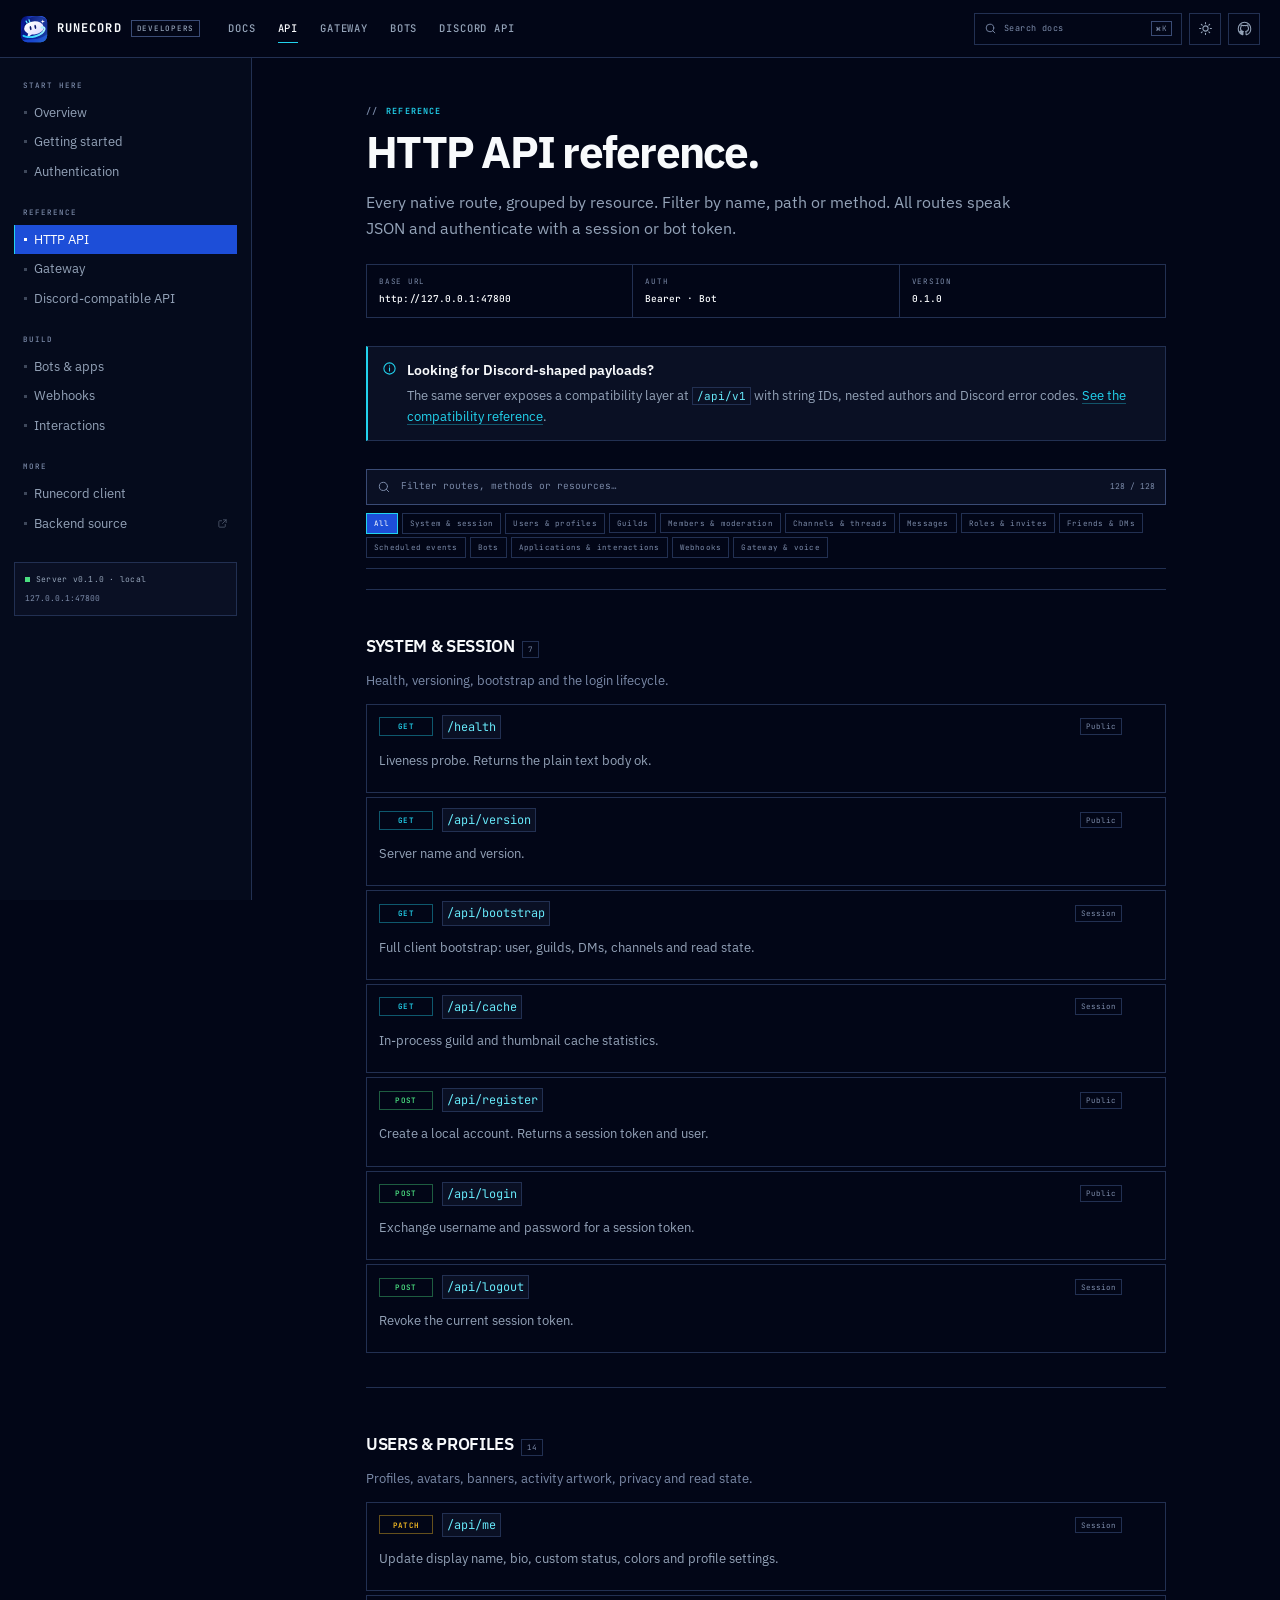
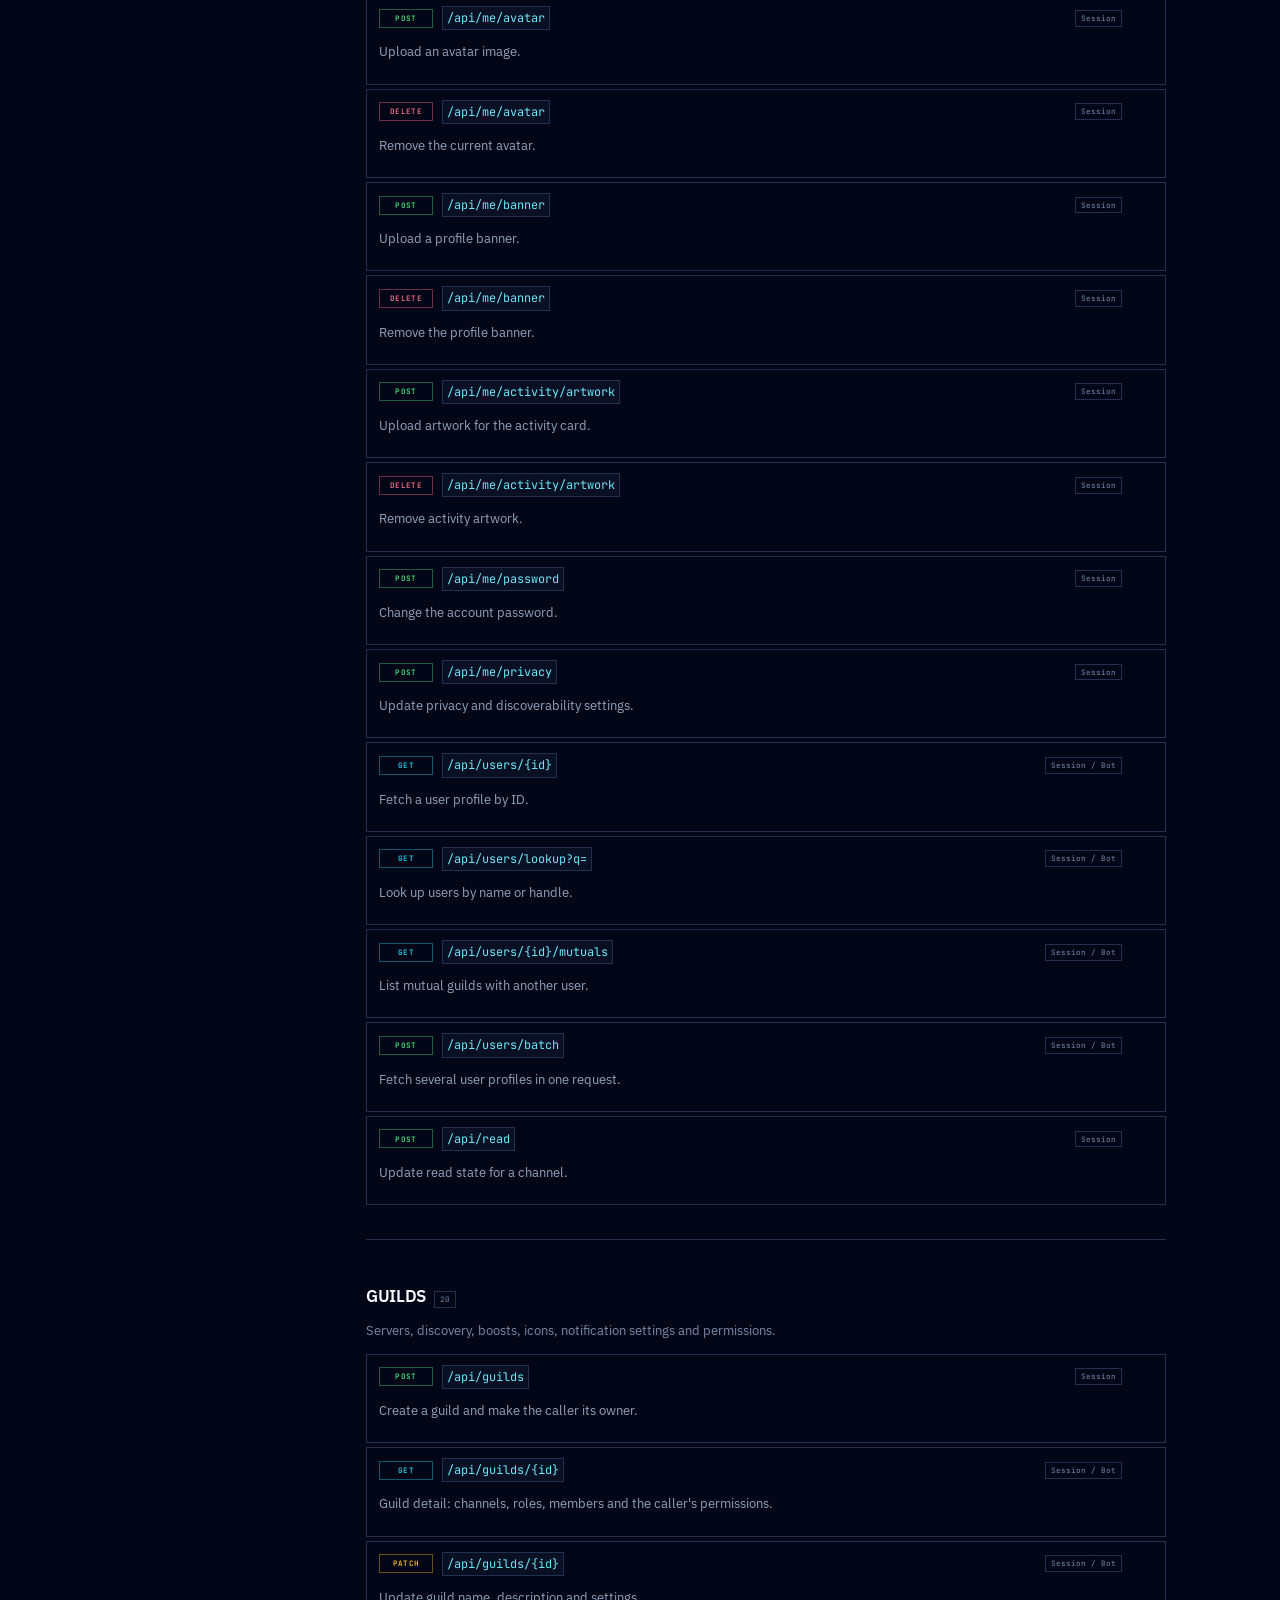
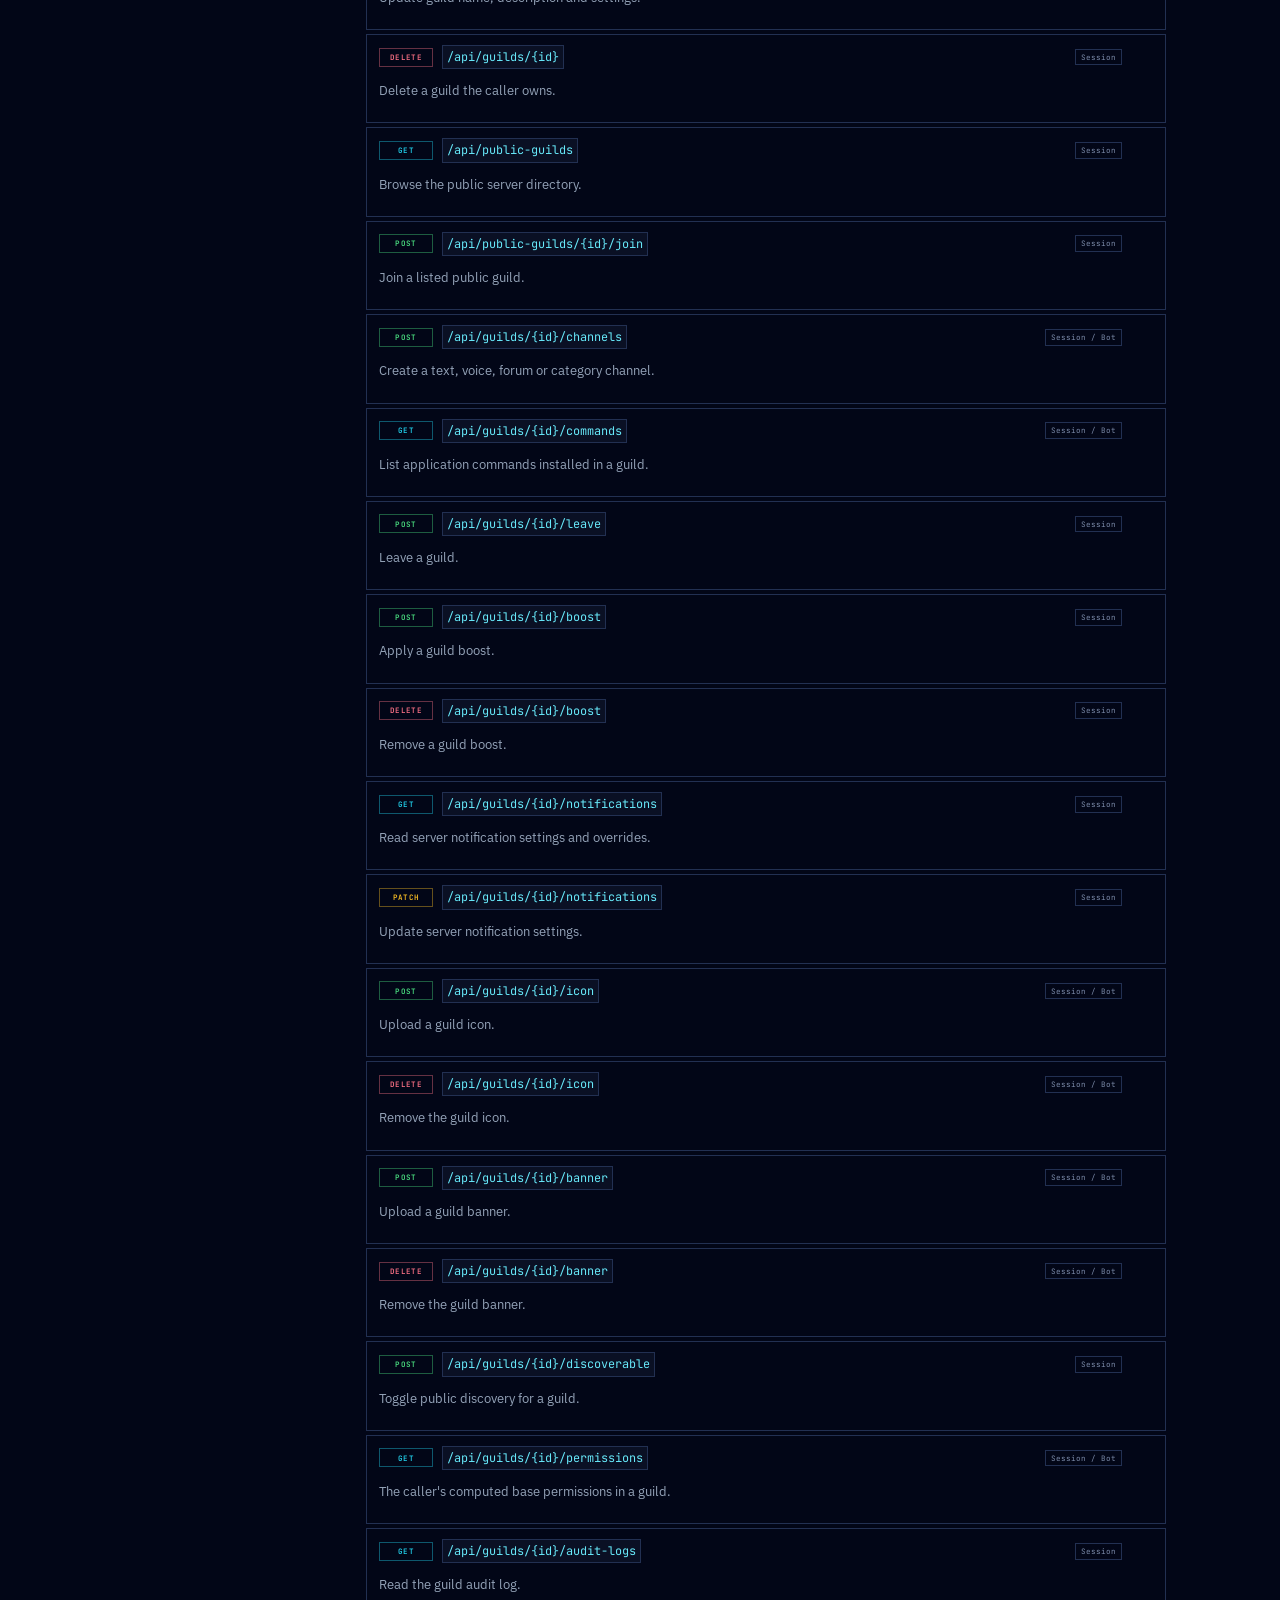
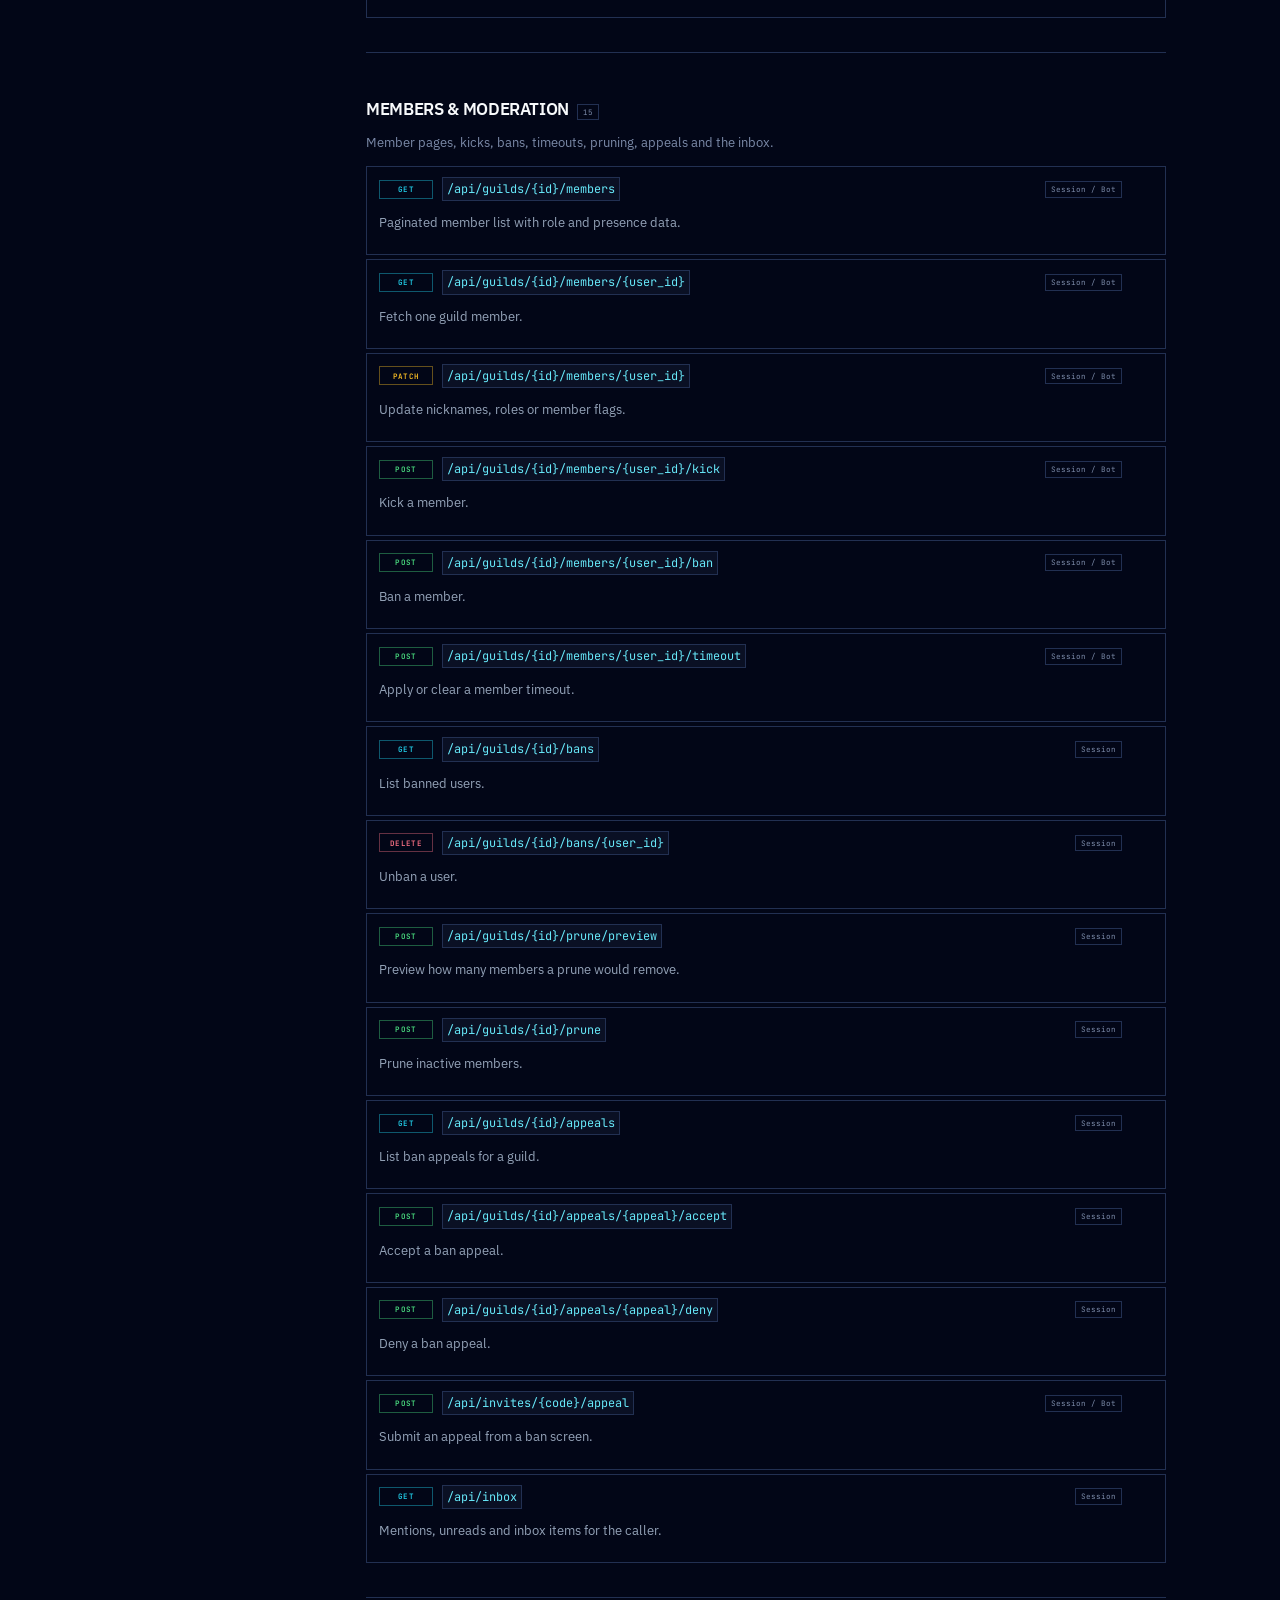
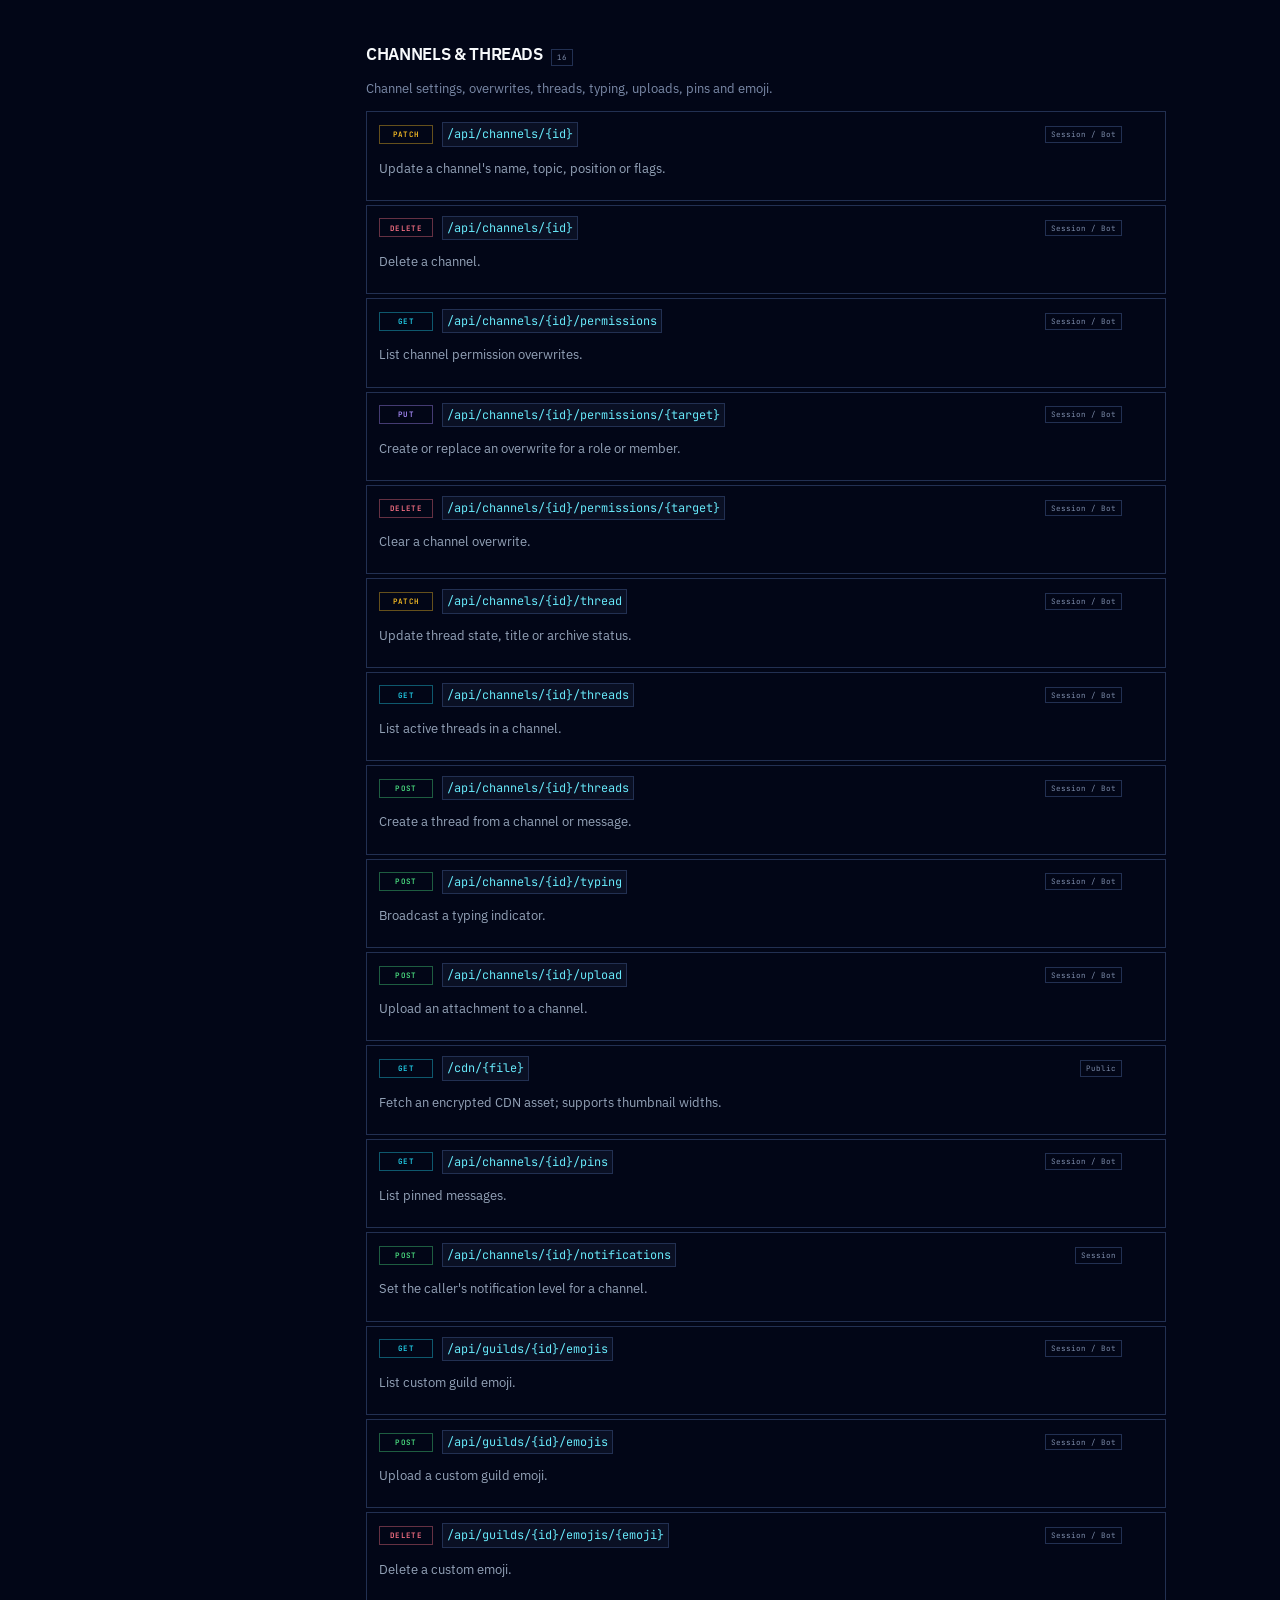
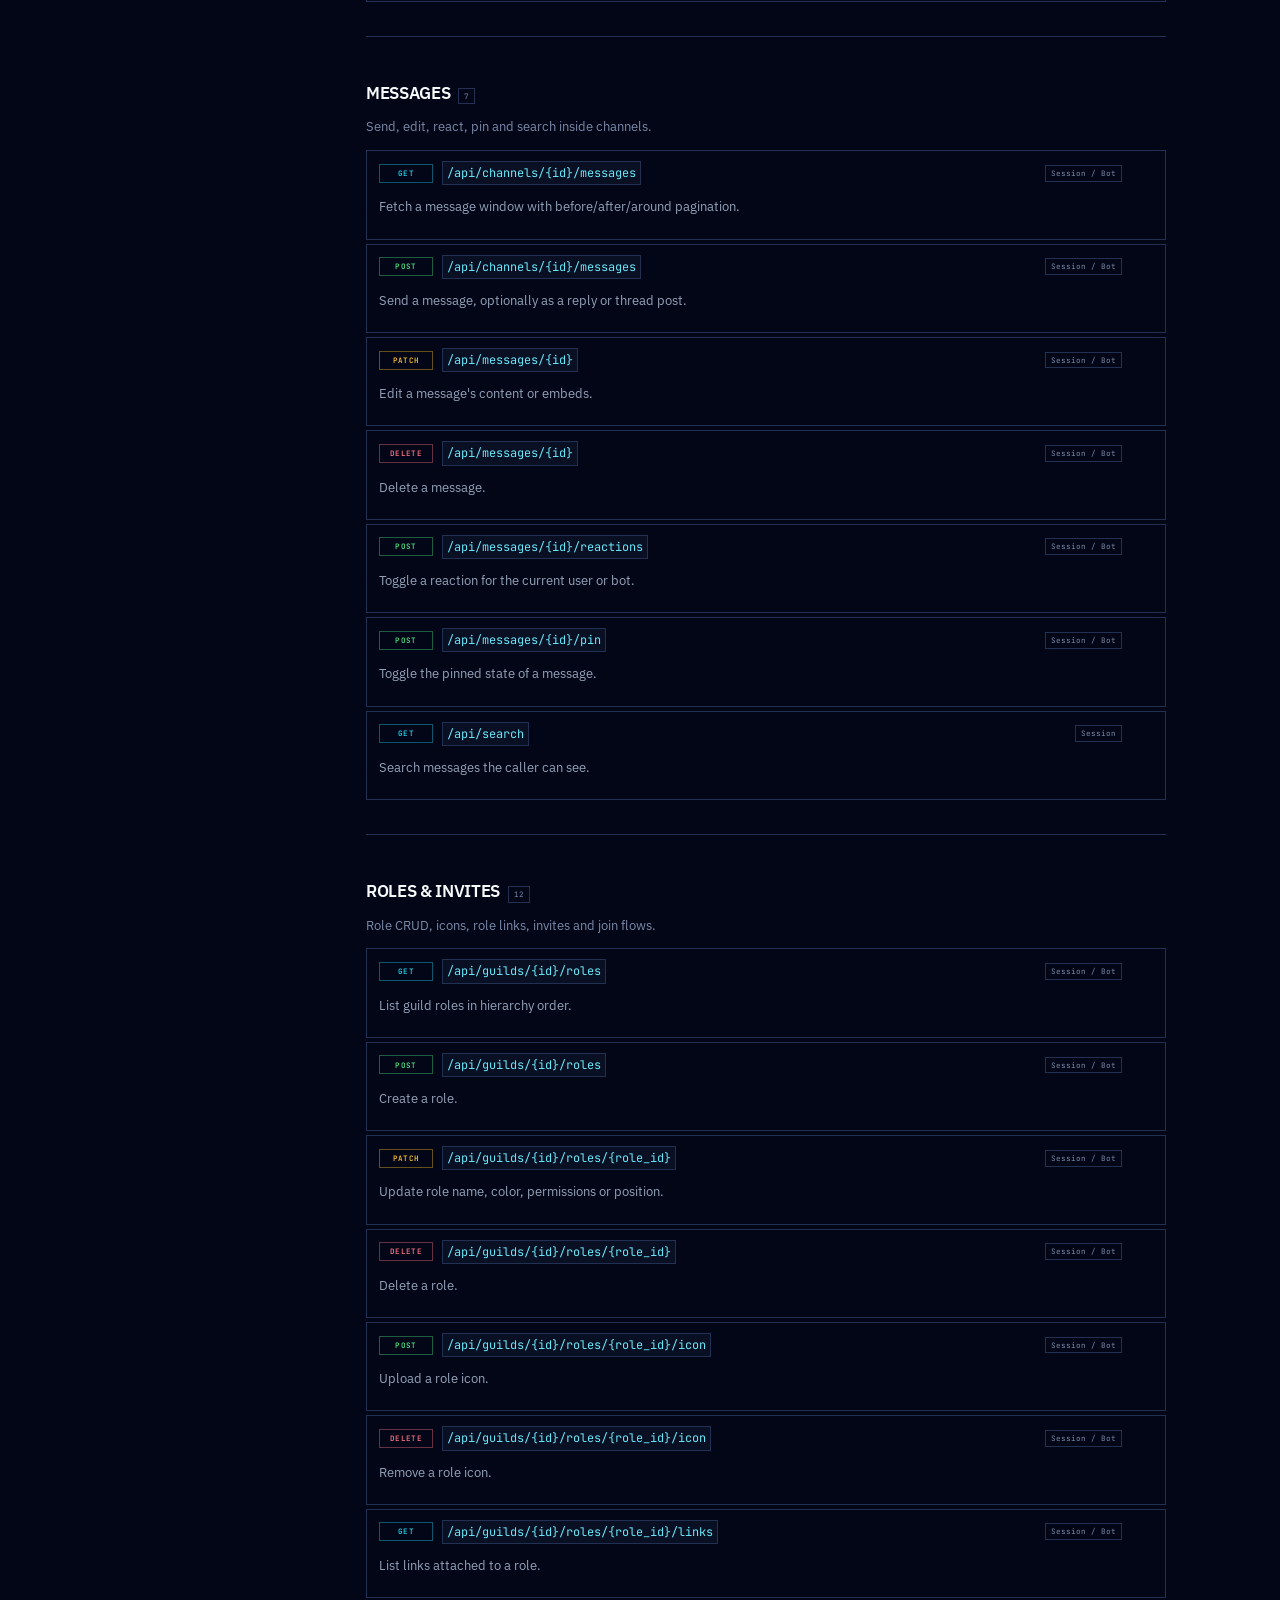
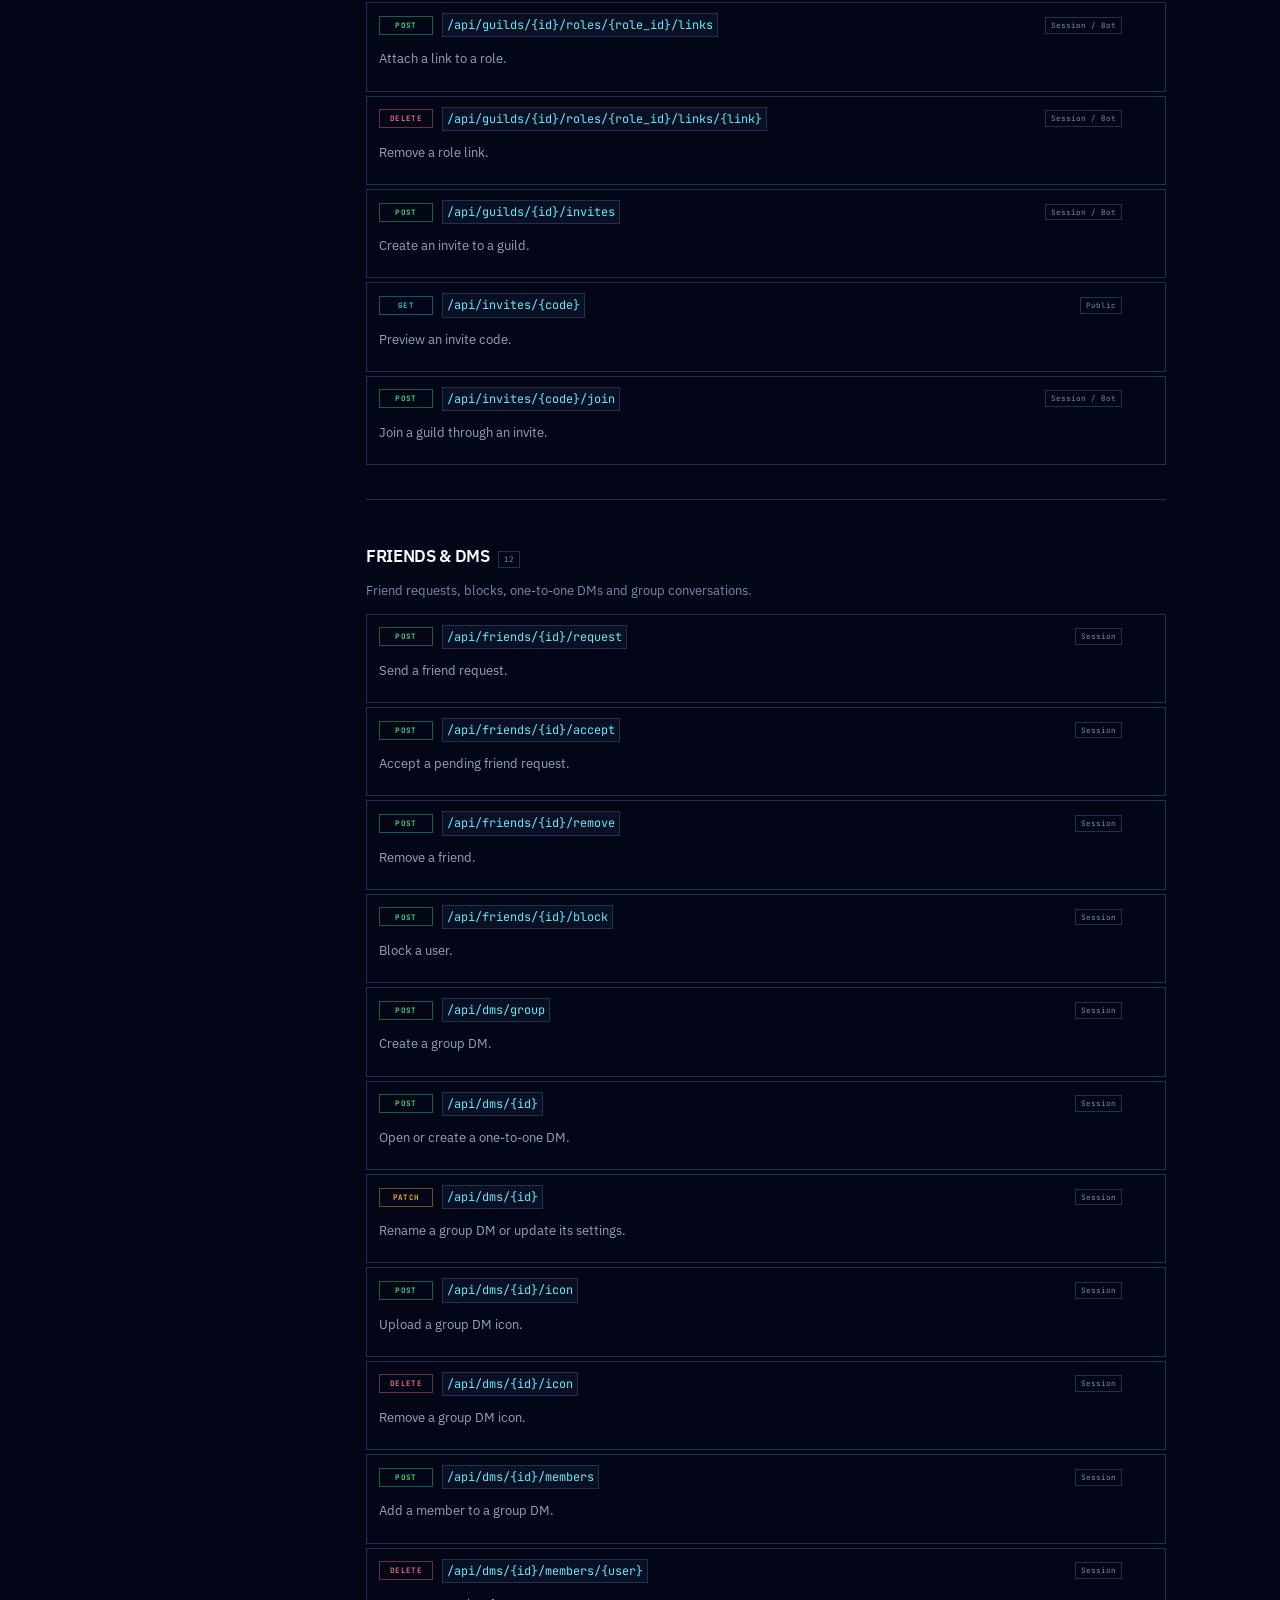
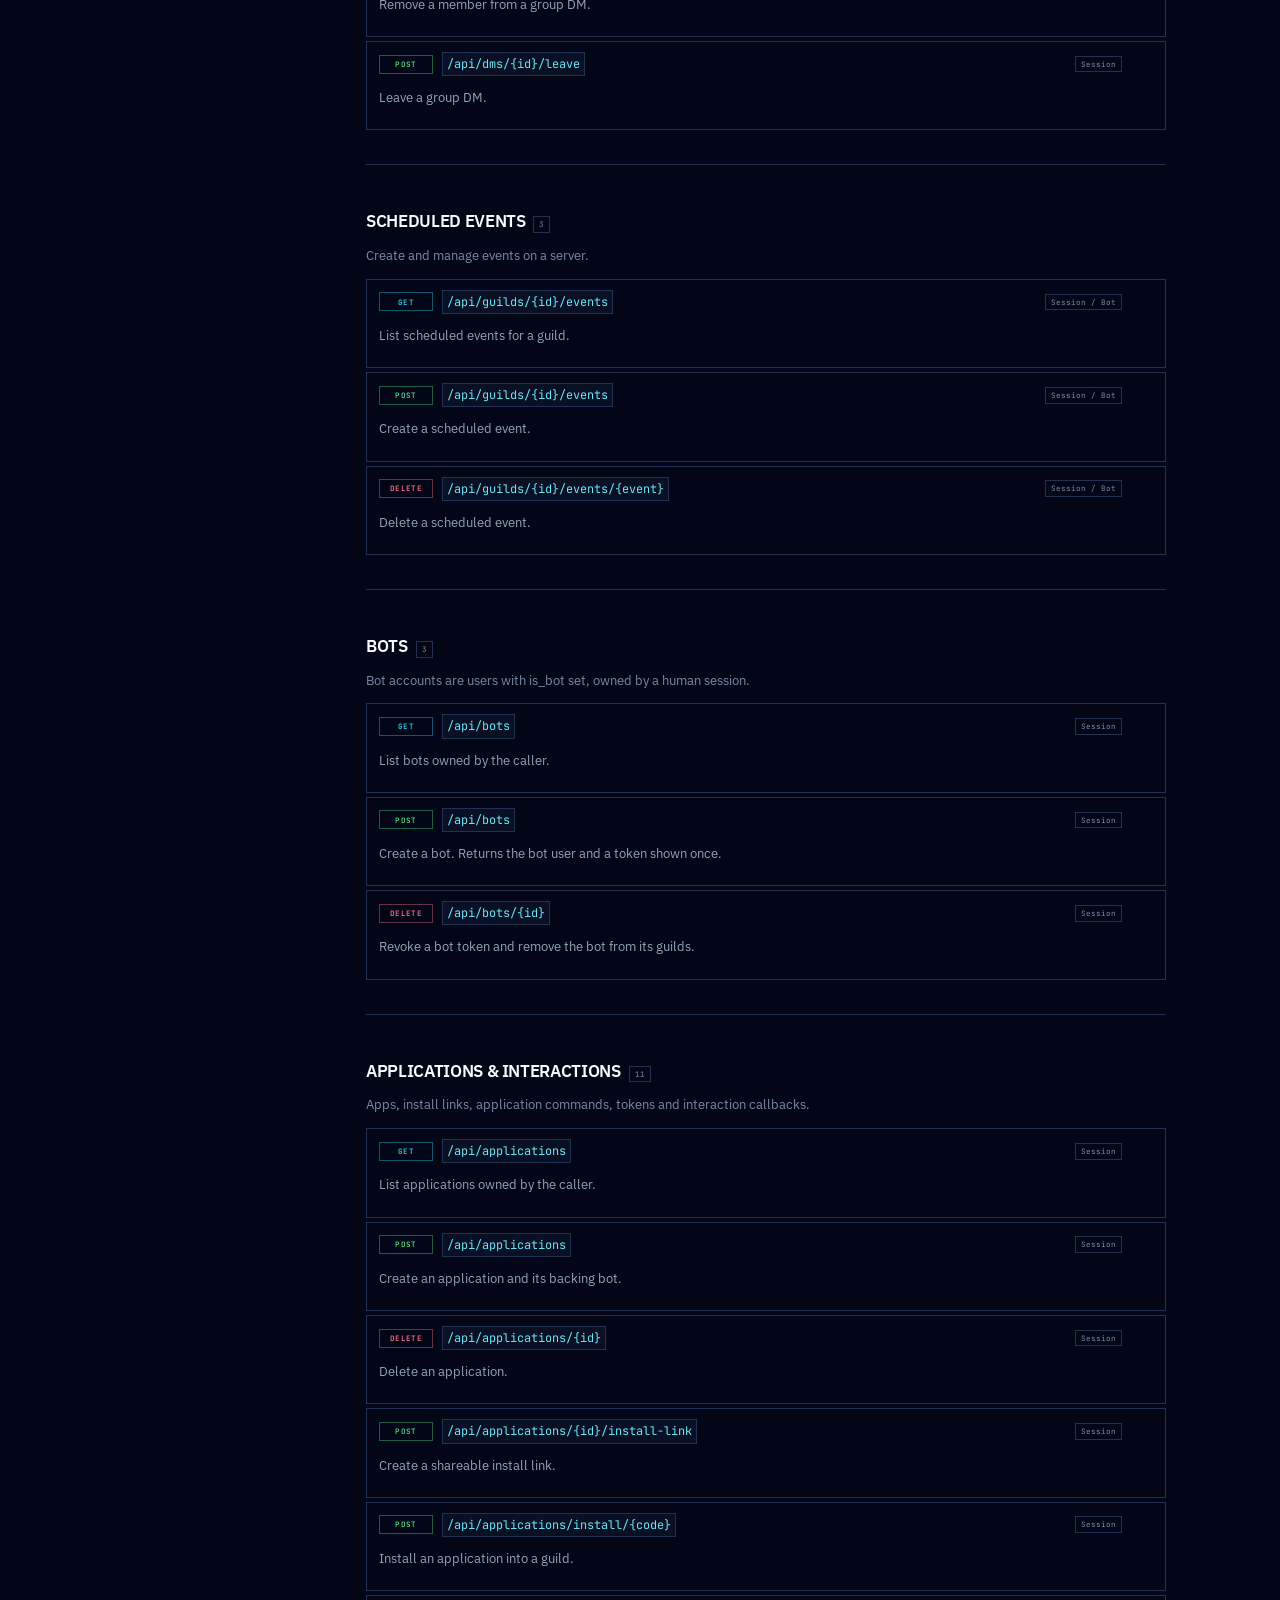
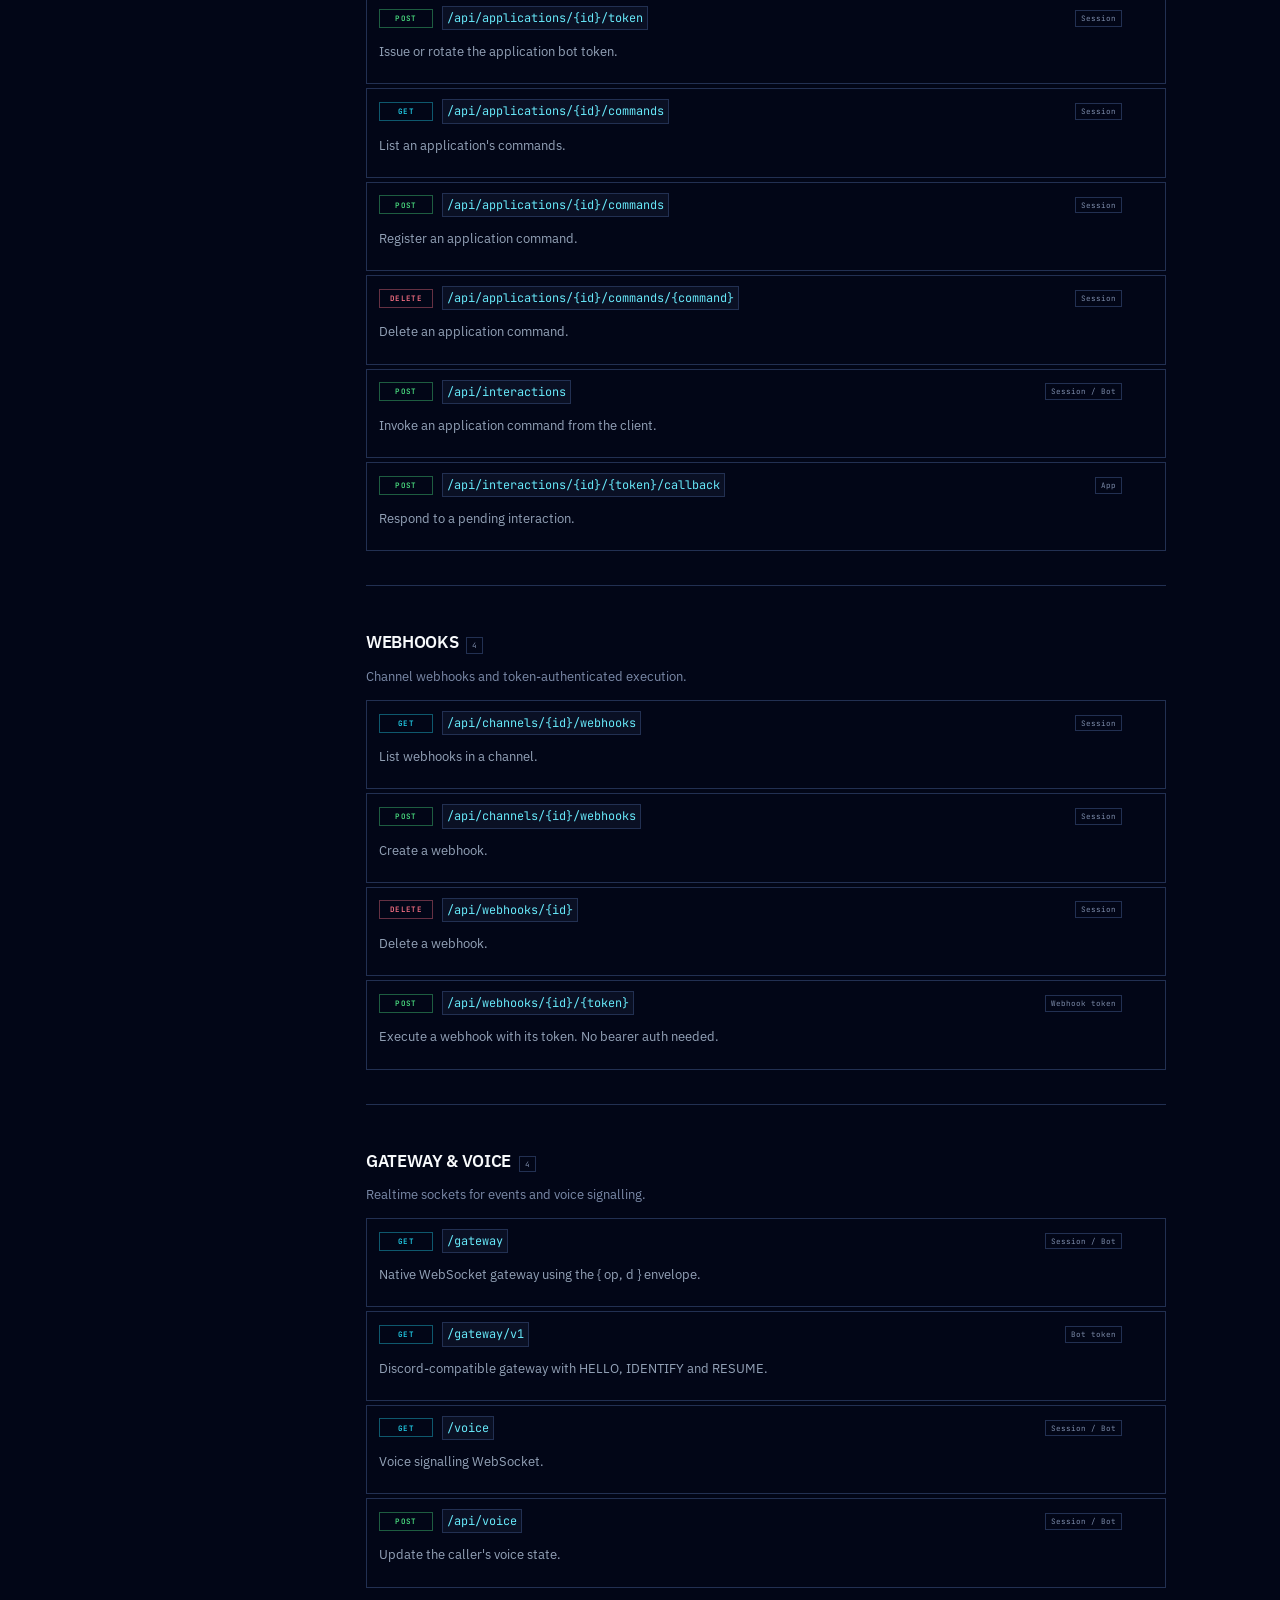
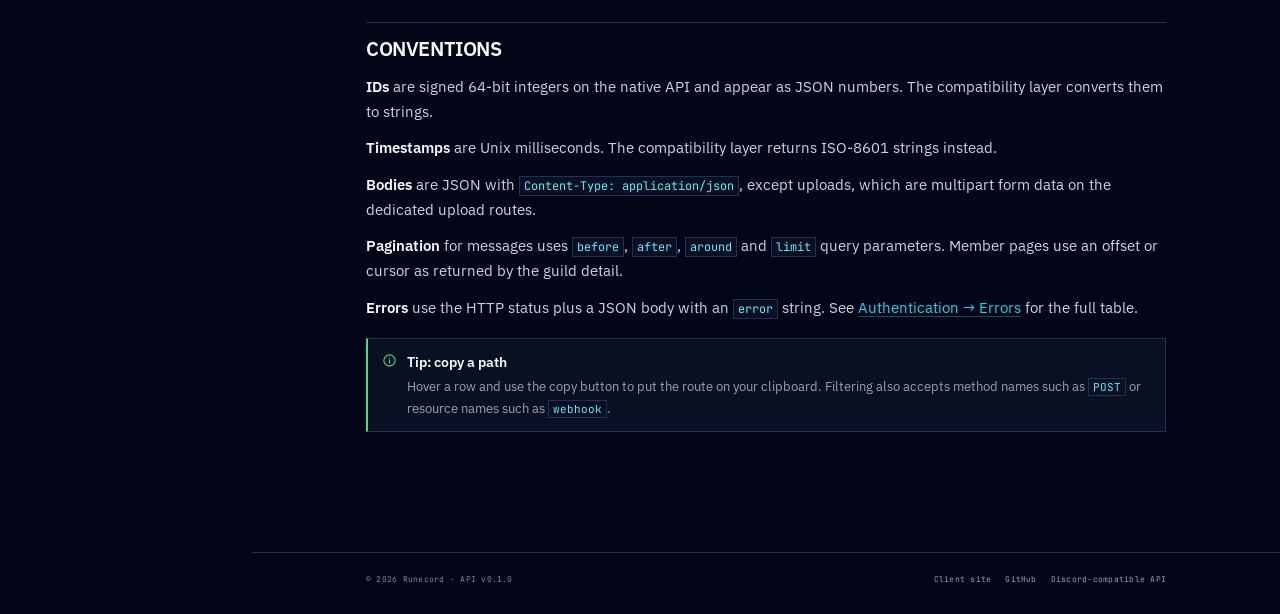
==== docs/api-reference.html @ a7c06ce4 "Add developer portal and API docs for GitHub Pages" ====
<!doctype html>
<html lang="en" data-theme="dark">
<head>
  <meta charset="utf-8">
  <meta name="viewport" content="width=device-width, initial-scale=1">
  <title>HTTP API reference — Runecord Developers</title>
  <meta name="description" content="Filter every native Runecord HTTP endpoint by method, resource and auth type.">
  <meta name="theme-color" content="#020617">
  <link rel="canonical" href="https://crauxzahard.github.io/Runecord-backend/api-reference.html">
  <link rel="icon" href="assets/img/favicon.svg" type="image/svg+xml">
  <link rel="apple-touch-icon" href="assets/img/icon-180.png">
  <link rel="preconnect" href="https://fonts.googleapis.com">
  <link rel="preconnect" href="https://fonts.gstatic.com" crossorigin>
  <link href="https://fonts.googleapis.com/css2?family=IBM+Plex+Sans:wght@400;500;600;700&family=JetBrains+Mono:wght@400;500;600;700&display=swap" rel="stylesheet">
  <link rel="stylesheet" href="assets/css/style.css">
  <script>
    (function () {
      try {
        if (localStorage.getItem('runecord-docs-theme') === 'light') {
          document.documentElement.setAttribute('data-theme', 'light');
        }
      } catch (e) {}
    })();
  </script>
</head>
<body>
  <a class="skip-link" href="#main">Skip to content</a>

  <header class="topbar">
    <div class="topbar-inner">
      <a class="brand" href="index.html" aria-label="Runecord Developers home">
        <img src="assets/img/logo.svg" width="34" height="34" alt="">
        <span>Runecord</span>
        <span class="brand-badge">Developers</span>
      </a>
      <nav class="topnav" aria-label="Primary navigation">
        <a href="getting-started.html">Docs</a>
        <a href="api-reference.html">API</a>
        <a href="gateway.html">Gateway</a>
        <a href="bots.html">Bots</a>
        <a href="discord-compat.html">Discord API</a>
      </nav>
      <div class="top-actions">
        <button class="search-trigger" type="button" data-search-open aria-label="Search documentation">
          <svg class="icon" aria-hidden="true"><use href="assets/img/icons.svg#i-search"/></svg>
          <span>Search docs</span><kbd>⌘K</kbd>
        </button>
        <button class="icon-btn theme-toggle" type="button" aria-label="Switch to light theme" title="Switch theme">
          <svg class="icon icon-sun" aria-hidden="true"><use href="assets/img/icons.svg#i-sun"/></svg>
          <svg class="icon icon-moon" aria-hidden="true"><use href="assets/img/icons.svg#i-moon"/></svg>
        </button>
        <a class="icon-btn" href="https://github.com/CrauxZahard/Runecord-backend" target="_blank" rel="noopener" aria-label="Backend repository on GitHub" title="Backend repository">
          <svg class="icon" aria-hidden="true"><use href="assets/img/icons.svg#i-github"/></svg>
        </a>
        <button class="icon-btn menu-btn" type="button" aria-label="Open documentation menu" aria-expanded="false" aria-controls="sidebar">
          <svg class="icon menu-open" aria-hidden="true"><use href="assets/img/icons.svg#i-menu"/></svg>
          <svg class="icon menu-close" aria-hidden="true"><use href="assets/img/icons.svg#i-close"/></svg>
        </button>
      </div>
    </div>
  </header>

  <div class="docs-shell">
    <aside class="sidebar" id="sidebar" aria-label="Documentation navigation">
      <div class="side-group">
        <p class="side-label">Start here</p>
        <a class="side-link" href="index.html">Overview</a>
        <a class="side-link" href="getting-started.html">Getting started</a>
        <a class="side-link" href="authentication.html">Authentication</a>
      </div>
      <div class="side-group">
        <p class="side-label">Reference</p>
        <a class="side-link" href="api-reference.html">HTTP API</a>
        <a class="side-link" href="gateway.html">Gateway</a>
        <a class="side-link" href="discord-compat.html">Discord-compatible API</a>
      </div>
      <div class="side-group">
        <p class="side-label">Build</p>
        <a class="side-link" href="bots.html">Bots &amp; apps</a>
        <a class="side-link" href="bots.html#webhooks">Webhooks</a>
        <a class="side-link" href="bots.html#interactions">Interactions</a>
      </div>
      <div class="side-group">
        <p class="side-label">More</p>
        <a class="side-link" href="../Runecord/">Runecord client</a>
        <a class="side-link" href="https://github.com/CrauxZahard/Runecord-backend" target="_blank" rel="noopener">
          Backend source
          <svg class="icon ext" aria-hidden="true"><use href="assets/img/icons.svg#i-external"/></svg>
        </a>
      </div>
      <div class="side-foot">
        <div class="status-line"><span class="status-dot"></span> Server v0.1.0 · local</div>
        <code>127.0.0.1:47800</code>
      </div>
    </aside>
    <div class="sidebar-backdrop"></div>

    <main class="doc-main" id="main">
      <div class="doc-grid">
        <article class="doc-content">
          <p class="doc-eyebrow">Reference</p>
          <h1>HTTP API reference.</h1>
          <p class="doc-lede">Every native route, grouped by resource. Filter by name, path or method. All routes speak JSON and authenticate with a session or bot token.</p>

          <div class="api-meta">
            <div><span>Base URL</span><strong>http://127.0.0.1:47800</strong></div>
            <div><span>Auth</span><strong>Bearer · Bot</strong></div>
            <div><span>Version</span><strong>0.1.0</strong></div>
          </div>

          <div class="callout is-info">
            <svg class="icon" aria-hidden="true"><use href="assets/img/icons.svg#i-info"/></svg>
            <div>
              <strong>Looking for Discord-shaped payloads?</strong>
              <p>The same server exposes a compatibility layer at <code>/api/v1</code> with string IDs, nested authors and Discord error codes. <a href="discord-compat.html">See the compatibility reference</a>.</p>
            </div>
          </div>

          <div class="api-toolbar">
            <label class="api-filter" for="api-filter">
              <svg class="icon" aria-hidden="true"><use href="assets/img/icons.svg#i-search"/></svg>
              <input id="api-filter" type="search" placeholder="Filter routes, methods or resources…" autocomplete="off" spellcheck="false">
              <span class="api-count" id="api-count">—</span>
            </label>
            <div class="api-chips" id="api-chips" aria-label="Filter by resource"></div>
          </div>

          <div id="api-groups">
            <p class="api-empty">Loading the endpoint index…</p>
          </div>

          <h2 id="conventions">Conventions</h2>
          <p><strong>IDs</strong> are signed 64-bit integers on the native API and appear as JSON numbers. The compatibility layer converts them to strings.</p>
          <p><strong>Timestamps</strong> are Unix milliseconds. The compatibility layer returns ISO-8601 strings instead.</p>
          <p><strong>Bodies</strong> are JSON with <code>Content-Type: application/json</code>, except uploads, which are multipart form data on the dedicated upload routes.</p>
          <p><strong>Pagination</strong> for messages uses <code>before</code>, <code>after</code>, <code>around</code> and <code>limit</code> query parameters. Member pages use an offset or cursor as returned by the guild detail.</p>
          <p><strong>Errors</strong> use the HTTP status plus a JSON body with an <code>error</code> string. See <a href="authentication.html#errors">Authentication → Errors</a> for the full table.</p>

          <div class="callout is-tip">
            <svg class="icon" aria-hidden="true"><use href="assets/img/icons.svg#i-info"/></svg>
            <div>
              <strong>Tip: copy a path</strong>
              <p>Hover a row and use the copy button to put the route on your clipboard. Filtering also accepts method names such as <code>POST</code> or resource names such as <code>webhook</code>.</p>
            </div>
          </div>
        </article>

        <aside class="toc" aria-label="On this page">
          <p class="toc-label">On this page</p>
          <nav class="toc-list" id="toc-list"></nav>
        </aside>
      </div>

      <footer class="doc-foot">
        <div class="doc-foot-inner">
          <span>© <span id="year">2026</span> Runecord · API v0.1.0</span>
          <div class="doc-foot-links">
            <a href="../Runecord/">Client site</a>
            <a href="https://github.com/CrauxZahard/Runecord-backend" target="_blank" rel="noopener">GitHub</a>
            <a href="discord-compat.html">Discord-compatible API</a>
          </div>
        </div>
      </footer>
    </main>
  </div>

  <dialog class="search-dialog" id="search-dialog" aria-label="Search documentation">
    <div class="search-top">
      <svg class="icon" aria-hidden="true"><use href="assets/img/icons.svg#i-search"/></svg>
      <input id="search-input" type="search" placeholder="Search docs, endpoints, events…" autocomplete="off" spellcheck="false">
      <button class="search-close" type="button" aria-label="Close search"><svg class="icon" aria-hidden="true"><use href="assets/img/icons.svg#i-close"/></svg></button>
    </div>
    <div class="search-results" id="search-results"></div>
    <div class="search-foot">
      <span><kbd>↑</kbd><kbd>↓</kbd> navigate</span>
      <span><kbd>↵</kbd> open</span>
      <span><kbd>esc</kbd> close</span>
    </div>
  </dialog>

  <div class="toast" id="toast" role="status" aria-live="polite"></div>

  <script src="assets/js/api-data.js"></script>
  <script src="assets/js/site.js"></script>
</body>
</html>
---- docs/assets/css/style.css ----
/* ==========================================================================
   Runecord Developers — technical field manual
   ========================================================================== */

:root {
  --bg: #020617;
  --bg-soft: #050b1c;
  --surface: #0a1024;
  --surface-2: #0e152b;
  --card: #0a1024;
  --card-hover: #101a36;
  --line: #223052;
  --line-strong: #3a4b75;
  --grid: rgba(56, 82, 145, 0.16);
  --text: #f8fafc;
  --body: #cbd5e1;
  --muted: #94a3b8;
  --faint: #7b8aa8;
  --blue: #1d4ed8;
  --blue-2: #2563eb;
  --blue-3: #1e40af;
  --cyan: #22d3ee;
  --cyan-2: #67e8f9;
  --green: #4ade80;
  --amber: #fbbf24;
  --red: #fb7185;
  --violet: #a78bfa;
  --code-bg: #01030c;
  --code-line: #1e2a48;
  --topbar-bg: #020617;
  --font-sans: "IBM Plex Sans", ui-sans-serif, system-ui, -apple-system, "Segoe UI", sans-serif;
  --font-mono: "JetBrains Mono", ui-monospace, SFMono-Regular, Consolas, monospace;
  --topbar-h: 58px;
  --sidebar-w: 252px;
  color-scheme: dark;
}

[data-theme="light"] {
  --bg: #f4f6fb;
  --bg-soft: #e9eef8;
  --surface: #ffffff;
  --surface-2: #ffffff;
  --card: #ffffff;
  --card-hover: #f2f6ff;
  --line: #c8d2e4;
  --line-strong: #8fa1c0;
  --grid: rgba(30, 58, 138, 0.09);
  --text: #060b1a;
  --body: #263248;
  --muted: #4b5a74;
  --faint: #5c6c86;
  --blue: #173fc9;
  --blue-2: #1d4ed8;
  --blue-3: #122f96;
  --cyan: #0e7490;
  --cyan-2: #0891b2;
  --green: #15803d;
  --amber: #a16207;
  --red: #be123c;
  --violet: #6d4fd0;
  --code-bg: #01030c;
  --code-line: #1e2a48;
  --topbar-bg: #f4f6fb;
  color-scheme: light;
}

*,
*::before,
*::after {
  box-sizing: border-box;
}

html {
  scroll-behavior: smooth;
  -webkit-text-size-adjust: 100%;
}

body {
  margin: 0;
  min-width: 320px;
  background: var(--bg);
  color: var(--text);
  font-family: var(--font-sans);
  font-size: 16px;
  line-height: 1.55;
  -webkit-font-smoothing: antialiased;
  text-rendering: optimizeLegibility;
}

body.drawer-open {
  overflow: hidden;
}

img,
svg {
  display: block;
  max-width: 100%;
}

a {
  color: inherit;
  text-decoration: none;
}

button,
input,
select,
textarea {
  font: inherit;
  color: inherit;
}

h1,
h2,
h3,
h4,
p,
ul,
ol,
table {
  margin: 0;
}

ul,
ol {
  padding: 0;
  list-style: none;
}

::selection {
  background: var(--cyan);
  color: #020617;
}

:focus-visible {
  outline: 2px solid var(--cyan);
  outline-offset: 2px;
}

.icon {
  width: 17px;
  height: 17px;
  flex: none;
  fill: none;
  stroke: currentColor;
  stroke-width: 1.7;
  stroke-linecap: round;
  stroke-linejoin: round;
}

.sr-only {
  position: absolute;
  width: 1px;
  height: 1px;
  padding: 0;
  margin: -1px;
  overflow: hidden;
  clip: rect(0, 0, 0, 0);
  white-space: nowrap;
  border: 0;
}

.skip-link {
  position: fixed;
  top: 8px;
  left: 8px;
  z-index: 200;
  padding: 9px 14px;
  background: var(--cyan);
  color: #020617;
  font-family: var(--font-mono);
  font-size: 9px;
  font-weight: 700;
  letter-spacing: 0.08em;
  text-transform: uppercase;
  transform: translateY(-160%);
  transition: transform 0.18s ease;
}

.skip-link:focus {
  transform: none;
}

.wrap {
  width: min(1180px, calc(100% - 56px));
  margin-inline: auto;
}

/* ---------- Buttons ---------- */

.btn {
  display: inline-flex;
  align-items: center;
  justify-content: center;
  gap: 8px;
  min-height: 40px;
  padding: 0 15px;
  border: 1px solid transparent;
  border-radius: 0;
  background: transparent;
  font-family: var(--font-mono);
  font-size: 9.5px;
  font-weight: 700;
  letter-spacing: 0.08em;
  text-transform: uppercase;
  cursor: pointer;
  transition: background 0.16s ease, color 0.16s ease, border-color 0.16s ease;
}

.btn .icon {
  width: 14px;
  height: 14px;
}

.btn-primary {
  background: var(--blue);
  border-color: var(--blue);
  color: #fff;
}

.btn-primary:hover {
  background: var(--blue-2);
  border-color: var(--blue-2);
}

.btn-ghost {
  border-color: var(--line-strong);
  color: var(--text);
}

.btn-ghost:hover {
  border-color: var(--cyan);
  color: var(--cyan);
}

.btn-sm {
  min-height: 32px;
  padding: 0 10px;
  font-size: 8.5px;
}

.btn-lg {
  min-height: 46px;
  padding: 0 18px;
  font-size: 10px;
}

/* ---------- Top bar ---------- */

.topbar {
  position: sticky;
  top: 0;
  z-index: 90;
  height: var(--topbar-h);
  border-bottom: 1px solid var(--line);
  background: var(--topbar-bg);
}

.topbar-inner {
  display: flex;
  align-items: center;
  gap: 28px;
  height: 100%;
  padding: 0 20px;
}

.brand {
  display: inline-flex;
  align-items: center;
  gap: 9px;
  flex: none;
  font-family: var(--font-mono);
  font-size: 12px;
  font-weight: 700;
  letter-spacing: 0.09em;
  text-transform: uppercase;
  white-space: nowrap;
}

.brand img {
  width: 28px;
  height: 28px;
}

.brand-badge {
  padding: 2px 5px;
  border: 1px solid var(--line-strong);
  color: var(--muted);
  font-size: 7.5px;
  font-weight: 500;
  letter-spacing: 0.1em;
}

.topnav {
  display: flex;
  align-items: center;
  gap: 22px;
  font-family: var(--font-mono);
  font-size: 10.5px;
  font-weight: 500;
  letter-spacing: 0.08em;
  text-transform: uppercase;
  color: var(--muted);
}

.topnav a {
  position: relative;
  padding: 6px 0;
  transition: color 0.16s ease;
}

.topnav a::after {
  content: "";
  position: absolute;
  left: 0;
  right: 0;
  bottom: 0;
  height: 1px;
  background: var(--cyan);
  transform: scaleX(0);
  transform-origin: left;
  transition: transform 0.18s ease;
}

.topnav a:hover,
.topnav a[aria-current="page"] {
  color: var(--text);
}

.topnav a:hover::after,
.topnav a[aria-current="page"]::after {
  transform: scaleX(1);
}

.top-actions {
  display: flex;
  align-items: center;
  gap: 7px;
  margin-left: auto;
}

.search-trigger {
  display: flex;
  align-items: center;
  gap: 7px;
  width: 208px;
  height: 32px;
  padding: 0 9px;
  border: 1px solid var(--line);
  background: transparent;
  color: var(--faint);
  font-family: var(--font-mono);
  font-size: 8.5px;
  letter-spacing: 0.05em;
  cursor: pointer;
  transition: border-color 0.16s ease, color 0.16s ease;
}

.search-trigger:hover {
  border-color: var(--line-strong);
  color: var(--muted);
}

.search-trigger .icon {
  width: 13px;
  height: 13px;
}

.search-trigger span {
  flex: 1;
  text-align: left;
}

kbd {
  display: inline-flex;
  align-items: center;
  gap: 2px;
  padding: 1px 4px;
  border: 1px solid var(--line-strong);
  color: var(--faint);
  font-family: var(--font-mono);
  font-size: 7.5px;
  line-height: 1.5;
}

.icon-btn {
  display: grid;
  place-items: center;
  width: 32px;
  height: 32px;
  padding: 0;
  border: 1px solid var(--line);
  background: transparent;
  color: var(--muted);
  cursor: pointer;
  transition: color 0.16s ease, border-color 0.16s ease, background 0.16s ease;
}

.icon-btn:hover {
  color: var(--text);
  border-color: var(--line-strong);
  background: var(--surface);
}

.icon-btn .icon {
  width: 15px;
  height: 15px;
}

.icon-sun,
.icon-moon,
.menu-close {
  display: none;
}

[data-theme="dark"] .icon-sun {
  display: block;
}

[data-theme="light"] .icon-moon {
  display: block;
}

.menu-btn {
  display: none;
}

.menu-btn[aria-expanded="true"] .menu-open {
  display: none;
}

.menu-btn[aria-expanded="true"] .menu-close {
  display: block;
}

/* ---------- Sidebar ---------- */

.docs-shell {
  min-height: calc(100vh - var(--topbar-h));
}

.sidebar {
  position: fixed;
  top: var(--topbar-h);
  bottom: 0;
  left: 0;
  z-index: 70;
  width: var(--sidebar-w);
  padding: 22px 14px 30px;
  border-right: 1px solid var(--line);
  background: var(--bg-soft);
  overflow-y: auto;
  overscroll-behavior: contain;
}

.sidebar-backdrop {
  display: none;
}

.side-group {
  margin-bottom: 21px;
}

.side-label {
  margin-bottom: 6px;
  padding: 0 9px;
  color: var(--faint);
  font-family: var(--font-mono);
  font-size: 7.5px;
  font-weight: 500;
  letter-spacing: 0.13em;
  text-transform: uppercase;
}

.side-link {
  position: relative;
  display: flex;
  align-items: center;
  gap: 7px;
  padding: 6px 9px;
  border-left: 1px solid transparent;
  color: var(--muted);
  font-size: 12.5px;
  line-height: 1.4;
  transition: color 0.16s ease, background 0.16s ease, border-color 0.16s ease;
}

.side-link::before {
  content: "";
  width: 3px;
  height: 3px;
  flex: none;
  background: currentColor;
  opacity: 0.4;
}

.side-link:hover {
  color: var(--text);
  background: var(--surface);
}

.side-link[aria-current="page"],
.side-link.is-active {
  border-left-color: var(--cyan);
  background: var(--blue);
  color: #fff;
}

.side-link[aria-current="page"]::before,
.side-link.is-active::before {
  background: #fff;
  opacity: 1;
}

.side-link .ext {
  width: 11px;
  height: 11px;
  margin-left: auto;
  opacity: 0.55;
}

.side-foot {
  margin-top: 24px;
  padding: 10px;
  border: 1px solid var(--line);
  background: var(--surface);
}

.status-line {
  display: flex;
  align-items: center;
  gap: 6px;
  color: var(--muted);
  font-family: var(--font-mono);
  font-size: 8px;
  letter-spacing: 0.03em;
}

.status-dot {
  width: 5px;
  height: 5px;
  background: var(--green);
}

.side-foot code {
  display: block;
  margin-top: 7px;
  color: var(--faint);
  font-family: var(--font-mono);
  font-size: 8px;
  word-break: break-all;
}

/* ---------- Docs layout ---------- */

.doc-main {
  margin-left: var(--sidebar-w);
  min-height: calc(100vh - var(--topbar-h));
}

.doc-grid {
  display: grid;
  grid-template-columns: minmax(0, 1fr) 188px;
  gap: 48px;
  width: 100%;
  max-width: 1120px;
  margin: 0 auto;
  padding: 38px 44px 72px;
}

.doc-grid.single {
  grid-template-columns: minmax(0, 1fr);
  max-width: 940px;
}

.doc-content {
  min-width: 0;
  max-width: 850px;
  color: var(--body);
  font-size: 14.5px;
  line-height: 1.7;
}

.doc-eyebrow {
  display: flex;
  align-items: center;
  gap: 8px;
  margin-bottom: 12px;
  color: var(--cyan);
  font-family: var(--font-mono);
  font-size: 8.5px;
  font-weight: 600;
  letter-spacing: 0.13em;
  text-transform: uppercase;
}

.doc-eyebrow::before {
  content: "//";
  color: var(--faint);
}

.doc-content h1 {
  margin-bottom: 15px;
  color: var(--text);
  font-size: clamp(2rem, 3.4vw, 2.85rem);
  font-weight: 700;
  line-height: 1.02;
  letter-spacing: -0.04em;
}

.doc-lede {
  max-width: 66ch;
  margin-bottom: 28px;
  color: var(--muted);
  font-size: 0.98rem;
  line-height: 1.65;
}

.doc-content h2 {
  margin: 46px 0 14px;
  padding-top: 14px;
  border-top: 1px solid var(--line);
  color: var(--text);
  font-size: 1.28rem;
  font-weight: 600;
  line-height: 1.2;
  letter-spacing: -0.02em;
  text-transform: uppercase;
  scroll-margin-top: 80px;
}

.doc-content h2:first-of-type {
  margin-top: 34px;
}

.doc-content h3 {
  margin: 28px 0 9px;
  color: var(--text);
  font-size: 0.98rem;
  font-weight: 600;
  letter-spacing: -0.01em;
  scroll-margin-top: 80px;
}

.doc-content p {
  margin: 12px 0;
}

.doc-content strong {
  color: var(--text);
  font-weight: 600;
}

.doc-content a:not(.btn):not(.card):not(.endpoint) {
  color: var(--cyan);
  text-decoration: underline;
  text-decoration-color: rgba(34, 211, 238, 0.35);
  text-underline-offset: 3px;
}

.doc-content a:not(.btn):not(.card):not(.endpoint):hover {
  text-decoration-color: var(--cyan);
}

.doc-content ul,
.doc-content ol {
  display: grid;
  gap: 6px;
  margin: 13px 0;
  padding-left: 19px;
}

.doc-content ul {
  list-style: square;
}

.doc-content ol {
  list-style: decimal;
}

.doc-content li::marker {
  color: var(--cyan);
  font-family: var(--font-mono);
  font-size: 0.8em;
}

.doc-content code {
  padding: 1px 4px;
  border: 1px solid var(--line);
  background: var(--surface);
  color: var(--cyan-2);
  font-family: var(--font-mono);
  font-size: 0.82em;
  word-break: break-word;
}

[data-theme="light"] .doc-content code {
  background: #eef3ff;
  color: #0b5d7c;
}

.doc-content hr {
  margin: 36px 0;
  border: 0;
  border-top: 1px solid var(--line);
}

/* TOC */

.toc {
  position: sticky;
  top: 80px;
  align-self: start;
  max-height: calc(100vh - 100px);
  overflow-y: auto;
  padding-top: 2px;
}

.toc-label {
  margin-bottom: 9px;
  color: var(--faint);
  font-family: var(--font-mono);
  font-size: 7.5px;
  font-weight: 500;
  letter-spacing: 0.13em;
  text-transform: uppercase;
}

.toc-list {
  display: grid;
  gap: 0;
  border-left: 1px solid var(--line);
}

.toc-list a {
  display: block;
  margin-left: -1px;
  padding: 4px 0 4px 10px;
  border-left: 1px solid transparent;
  color: var(--faint);
  font-family: var(--font-mono);
  font-size: 9.5px;
  line-height: 1.45;
  letter-spacing: 0.01em;
  transition: color 0.16s ease, border-color 0.16s ease;
}

.toc-list a:hover {
  color: var(--text);
}

.toc-list a.is-active {
  border-left-color: var(--cyan);
  color: var(--cyan);
}

.toc-list a.toc-h3 {
  padding-left: 20px;
  font-size: 9px;
}

/* ---------- Code ---------- */

.code {
  position: relative;
  margin: 16px 0;
  border: 1px solid var(--line-strong);
  background: var(--code-bg);
  overflow: hidden;
}

.code-top {
  display: flex;
  align-items: center;
  gap: 9px;
  height: 32px;
  padding: 0 9px 0 11px;
  border-bottom: 1px solid var(--code-line);
  background: #050b1c;
}

.code-dots {
  display: inline-flex;
  gap: 4px;
}

.code-dots i {
  width: 5px;
  height: 5px;
  background: rgba(255, 255, 255, 0.2);
}

.code-dots i:first-child {
  background: #fb7185;
}
.code-dots i:nth-child(2) {
  background: #fbbf24;
}
.code-dots i:nth-child(3) {
  background: #4ade80;
}

.code-lang {
  color: #67789a;
  font-family: var(--font-mono);
  font-size: 7.5px;
  letter-spacing: 0.08em;
  text-transform: uppercase;
}

.code-top .copy-btn {
  margin-left: auto;
}

.code pre {
  margin: 0;
  padding: 16px 16px 18px;
  overflow-x: auto;
  color: #cbd5e1;
  font-family: var(--font-mono);
  font-size: 10.5px;
  line-height: 1.75;
  tab-size: 2;
}

.doc-content .code pre code,
[data-theme="light"] .doc-content .code pre code {
  padding: 0;
  border: 0;
  background: transparent;
  color: inherit;
  font-size: inherit;
  word-break: normal;
}

.code.no-top pre {
  padding-top: 16px;
}

.copy-btn {
  display: inline-flex;
  align-items: center;
  gap: 4px;
  height: 22px;
  padding: 0 6px;
  border: 1px solid #263453;
  background: transparent;
  color: #7d8fb0;
  font-family: var(--font-mono);
  font-size: 7.5px;
  letter-spacing: 0.05em;
  cursor: pointer;
  transition: color 0.16s ease, border-color 0.16s ease, background 0.16s ease;
}

.copy-btn:hover {
  color: #fff;
  border-color: #3a4b75;
  background: rgba(255, 255, 255, 0.05);
}

.copy-btn .icon {
  width: 10px;
  height: 10px;
}

.copy-btn.is-copied {
  color: var(--green);
  border-color: rgba(74, 222, 128, 0.4);
}

/* Tokens */

.tok-k { color: #c4a7ff; }
.tok-s { color: #7ee9b0; }
.tok-n { color: #fbbf24; }
.tok-c { color: #5d6d8e; font-style: italic; }
.tok-p { color: #67e8f9; }
.tok-f { color: #93c5fd; }
.tok-b { color: #fbbf24; }
.tok-m { color: #fb7185; }
.tok-v { color: #e2e8f0; }

/* Code tabs */

.code-tabs {
  display: flex;
  align-items: center;
  gap: 0;
  margin-bottom: 14px;
  border-bottom: 1px solid var(--line);
}

.code-tabs button {
  padding: 8px 10px;
  border: 0;
  border-bottom: 1px solid transparent;
  background: transparent;
  color: var(--faint);
  font-family: var(--font-mono);
  font-size: 8.5px;
  letter-spacing: 0.05em;
  cursor: pointer;
  transition: color 0.16s ease, border-color 0.16s ease;
}

.code-tabs button:hover {
  color: var(--text);
}

.code-tabs button[aria-selected="true"] {
  border-bottom-color: var(--cyan);
  color: var(--cyan);
}

.code-panel[hidden] {
  display: none;
}

/* ---------- Callouts ---------- */

.callout {
  display: flex;
  align-items: flex-start;
  gap: 10px;
  margin: 18px 0;
  padding: 12px 14px;
  border: 1px solid var(--line);
  border-left: 2px solid var(--cyan);
  background: var(--surface);
}

.callout > .icon {
  width: 15px;
  height: 15px;
  margin-top: 2px;
  color: var(--cyan);
}

.callout strong {
  display: block;
  margin-bottom: 2px;
  color: var(--text);
  font-size: 0.85rem;
  font-weight: 600;
}

.callout p {
  margin: 0;
  color: var(--muted);
  font-size: 0.84rem;
  line-height: 1.6;
}

.callout.is-warn {
  border-left-color: var(--amber);
}

.callout.is-warn > .icon {
  color: var(--amber);
}

.callout.is-tip {
  border-left-color: var(--green);
}

.callout.is-tip > .icon {
  color: var(--green);
}

/* ---------- Tables ---------- */

.table-wrap {
  margin: 16px 0;
  border: 1px solid var(--line);
  overflow-x: auto;
}

table {
  width: 100%;
  min-width: 540px;
  border-collapse: collapse;
  font-size: 12px;
}

th {
  padding: 8px 11px;
  border-bottom: 1px solid var(--line);
  background: var(--surface);
  color: var(--faint);
  font-family: var(--font-mono);
  font-size: 7.5px;
  font-weight: 500;
  letter-spacing: 0.1em;
  text-align: left;
  text-transform: uppercase;
  white-space: nowrap;
}

td {
  padding: 9px 11px;
  border-bottom: 1px solid var(--line);
  color: var(--muted);
  vertical-align: top;
}

tr:last-child td {
  border-bottom: 0;
}

td code,
th code {
  white-space: nowrap;
}

td strong {
  color: var(--text);
  font-weight: 600;
}

.table-wrap table code {
  background: var(--surface);
}

/* ---------- Home ---------- */

.portal-hero {
  position: relative;
  padding: 58px 0 44px;
  border-bottom: 1px solid var(--line);
  overflow: hidden;
}

.hero-grid-bg {
  position: absolute;
  inset: 0;
  background-image: linear-gradient(var(--grid) 1px, transparent 1px),
    linear-gradient(90deg, var(--grid) 1px, transparent 1px);
  background-size: 72px 72px;
  -webkit-mask-image: linear-gradient(to bottom, #000 0%, #000 70%, transparent 100%);
  mask-image: linear-gradient(to bottom, #000 0%, #000 70%, transparent 100%);
  pointer-events: none;
}

.hero-grid {
  position: relative;
  display: grid;
  grid-template-columns: 1.02fr 0.98fr;
  align-items: center;
  gap: 48px;
}

.hero-copy {
  max-width: 600px;
  min-width: 0;
}

.eyebrow {
  display: flex;
  align-items: center;
  gap: 8px;
  margin-bottom: 18px;
  color: var(--muted);
  font-family: var(--font-mono);
  font-size: 8.5px;
  font-weight: 500;
  letter-spacing: 0.12em;
  text-transform: uppercase;
}

.eyebrow::before {
  content: "";
  width: 24px;
  height: 1px;
  background: var(--cyan);
}

.live-dot {
  width: 5px;
  height: 5px;
  background: var(--green);
}

.portal-hero h1 {
  font-size: clamp(2.8rem, 4.8vw, 4.3rem);
  font-weight: 700;
  line-height: 0.98;
  letter-spacing: -0.05em;
  text-transform: uppercase;
}

.grad {
  display: inline-block;
  padding: 0 0.1em 0.05em;
  background: var(--blue);
  color: #fff;
}

.hero-lede {
  max-width: 52ch;
  margin-top: 20px;
  color: var(--body);
  font-size: 0.97rem;
  line-height: 1.65;
}

.hero-actions {
  display: flex;
  flex-wrap: wrap;
  gap: 9px;
  margin-top: 25px;
}

.base-url {
  display: flex;
  align-items: center;
  gap: 9px;
  width: fit-content;
  max-width: 100%;
  margin-top: 24px;
  padding: 6px 7px 6px 11px;
  border: 1px solid var(--line);
  background: var(--surface);
}

.base-url-label {
  color: var(--faint);
  font-family: var(--font-mono);
  font-size: 7.5px;
  letter-spacing: 0.1em;
}

.base-url code {
  overflow: hidden;
  color: var(--cyan);
  font-family: var(--font-mono);
  font-size: 9px;
  text-overflow: ellipsis;
  white-space: nowrap;
}

.base-url .copy-btn {
  border-color: var(--line);
}

.hero-console {
  position: relative;
  min-width: 0;
}

.console {
  position: relative;
  z-index: 1;
  border: 1px solid var(--line-strong);
  background: var(--code-bg);
  overflow: hidden;
}

.console-top {
  display: flex;
  align-items: center;
  gap: 10px;
  height: 34px;
  padding: 0 11px;
  border-bottom: 1px solid var(--code-line);
  background: #050b1c;
}

.console-tabs {
  display: flex;
  align-items: center;
  gap: 2px;
  margin-left: 4px;
}

.console-tabs button {
  padding: 3px 7px;
  border: 0;
  border-bottom: 1px solid transparent;
  background: transparent;
  color: #67789a;
  font-family: var(--font-mono);
  font-size: 7.5px;
  letter-spacing: 0.04em;
  cursor: pointer;
  transition: color 0.16s ease, border-color 0.16s ease;
}

.console-tabs button:hover {
  color: #dbeafe;
}

.console-tabs button[aria-selected="true"] {
  border-bottom-color: var(--cyan);
  color: var(--cyan);
}

.console-title {
  margin-left: auto;
  color: #4d5e80;
  font-family: var(--font-mono);
  font-size: 7px;
}

.console pre {
  margin: 0;
  padding: 16px 16px 20px;
  overflow-x: auto;
  color: #cbd5e1;
  font-family: var(--font-mono);
  font-size: 9.5px;
  line-height: 1.8;
}

.console-panel[hidden] {
  display: none;
}

.hero-float {
  display: flex;
  align-items: center;
  gap: 8px;
  width: fit-content;
  margin-top: 8px;
  padding: 6px 9px;
  border: 1px solid var(--line);
  background: var(--surface);
  color: var(--faint);
  font-family: var(--font-mono);
  font-size: 7.5px;
  letter-spacing: 0.04em;
}

.hero-float .dot {
  width: 5px;
  height: 5px;
  background: var(--green);
}

.hero-float code {
  color: var(--cyan);
  font-family: var(--font-mono);
  font-size: 7.5px;
}

.portal-stats {
  position: relative;
  display: grid;
  grid-template-columns: repeat(4, minmax(0, 1fr));
  margin-top: 46px;
  border-top: 1px solid var(--line);
  border-bottom: 1px solid var(--line);
}

.portal-stats div {
  padding: 15px 18px;
  border-left: 1px solid var(--line);
}

.portal-stats div:first-child {
  padding-left: 0;
  border-left: 0;
}

.portal-stats strong {
  display: block;
  color: var(--text);
  font-family: var(--font-mono);
  font-size: clamp(1.3rem, 2.4vw, 1.9rem);
  font-weight: 700;
  line-height: 1;
  letter-spacing: -0.05em;
}

.portal-stats span {
  display: block;
  margin-top: 6px;
  color: var(--faint);
  font-family: var(--font-mono);
  font-size: 7.5px;
  font-weight: 500;
  letter-spacing: 0.1em;
}

.portal-section {
  position: relative;
  padding: 70px 0;
  border-bottom: 1px solid var(--line);
}

.portal-section.alt {
  background: var(--bg-soft);
}

.section-head {
  max-width: 720px;
}

.section-head.center {
  margin-inline: auto;
  text-align: center;
}

.kicker {
  display: flex;
  align-items: center;
  gap: 7px;
  margin-bottom: 12px;
  color: var(--cyan);
  font-family: var(--font-mono);
  font-size: 8px;
  font-weight: 600;
  letter-spacing: 0.13em;
  text-transform: uppercase;
}

.kicker::before {
  content: "//";
  color: var(--faint);
}

.section-head h2,
.split-head h2,
.cta-card h2 {
  font-size: clamp(1.8rem, 3vw, 2.55rem);
  font-weight: 700;
  line-height: 1;
  letter-spacing: -0.04em;
  text-transform: uppercase;
}

.section-lede {
  margin-top: 13px;
  color: var(--muted);
  font-size: 0.94rem;
  line-height: 1.65;
}

.card-grid {
  counter-reset: module;
  display: grid;
  grid-template-columns: repeat(2, minmax(0, 1fr));
  gap: 0;
  margin-top: 34px;
  border-top: 1px solid var(--line-strong);
  border-left: 1px solid var(--line);
}

.card {
  position: relative;
  display: flex;
  flex-direction: column;
  min-width: 0;
  padding: 22px;
  border-right: 1px solid var(--line);
  border-bottom: 1px solid var(--line);
  background: transparent;
  transition: background 0.16s ease, color 0.16s ease;
  counter-increment: module;
}

.card::before {
  content: "0" counter(module);
  position: absolute;
  top: 18px;
  right: 20px;
  color: var(--faint);
  font-family: var(--font-mono);
  font-size: 8px;
  letter-spacing: 0.08em;
}

.card:hover {
  background: var(--blue);
  color: #fff;
}

.card-ico {
  display: grid;
  place-items: center;
  width: 28px;
  height: 28px;
  border: 1px solid var(--line);
  background: transparent;
  color: var(--cyan);
}

.card-ico .icon {
  width: 15px;
  height: 15px;
}

.card:hover .card-ico {
  border-color: rgba(255, 255, 255, 0.5);
  color: #fff;
}

.card h3 {
  margin: 16px 0 6px;
  color: var(--text);
  font-size: 1rem;
  font-weight: 600;
  letter-spacing: -0.015em;
}

.card p {
  color: var(--muted);
  font-size: 0.84rem;
  line-height: 1.6;
}

.card .card-link {
  display: inline-flex;
  align-items: center;
  gap: 5px;
  margin-top: 14px;
  color: var(--cyan);
  font-family: var(--font-mono);
  font-size: 8px;
  font-weight: 600;
  letter-spacing: 0.07em;
  text-transform: uppercase;
}

.card .card-link .icon {
  width: 12px;
  height: 12px;
  transition: transform 0.16s ease;
}

.card:hover h3,
.card:hover p,
.card:hover .card-link,
.card:hover::before {
  color: #fff;
}

.card:hover .card-link .icon {
  transform: translateX(3px);
}

/* Steps */

.step-grid {
  display: grid;
  grid-template-columns: repeat(3, minmax(0, 1fr));
  gap: 0;
  margin-top: 34px;
  border-top: 1px solid var(--line-strong);
  border-left: 1px solid var(--line);
}

.step {
  padding: 20px;
  border-right: 1px solid var(--line);
  border-bottom: 1px solid var(--line);
}

.step-num {
  color: var(--cyan);
  font-family: var(--font-mono);
  font-size: 1.6rem;
  font-weight: 700;
  line-height: 1;
  letter-spacing: -0.05em;
}

.step h3 {
  margin: 14px 0 6px;
  color: var(--text);
  font-size: 0.95rem;
  font-weight: 600;
}

.step p {
  color: var(--muted);
  font-size: 0.83rem;
  line-height: 1.6;
}

.step code {
  display: block;
  margin-top: 12px;
  padding: 7px 9px;
  border: 1px solid var(--line);
  background: var(--surface);
  color: var(--cyan-2);
  font-family: var(--font-mono);
  font-size: 9px;
  overflow-x: auto;
  white-space: nowrap;
}

/* Compat split */

.split {
  display: grid;
  grid-template-columns: repeat(2, minmax(0, 1fr));
  align-items: center;
  gap: clamp(32px, 5vw, 64px);
}

.split-head h2 {
  margin-bottom: 13px;
}

.split-head p {
  color: var(--muted);
  font-size: 0.93rem;
  line-height: 1.65;
}

.check-list {
  display: grid;
  gap: 0;
  margin-top: 20px;
  border-top: 1px solid var(--line);
}

.check-list li {
  display: flex;
  align-items: flex-start;
  gap: 8px;
  padding: 8px 0;
  border-bottom: 1px solid var(--line);
  color: var(--body);
  font-size: 0.85rem;
}

.check-list .icon {
  width: 14px;
  height: 14px;
  margin-top: 3px;
  color: var(--cyan);
  stroke-width: 2.2;
}

.compat-code {
  min-width: 0;
}

.compat-code .code {
  margin: 0;
}

/* CTA */

.cta-section {
  padding: 0;
  border-bottom: 1px solid var(--blue-3);
}

.cta-card {
  position: relative;
  padding: 58px 24px;
  background: var(--blue);
  color: #fff;
  text-align: left;
  overflow: hidden;
}

.cta-card::before {
  content: "";
  position: absolute;
  inset: 0;
  background-image: linear-gradient(rgba(255, 255, 255, 0.07) 1px, transparent 1px),
    linear-gradient(90deg, rgba(255, 255, 255, 0.07) 1px, transparent 1px);
  background-size: 72px 72px;
  pointer-events: none;
}

.cta-card h2 {
  position: relative;
  max-width: 18ch;
  color: #fff;
  font-size: clamp(2rem, 4vw, 3.2rem);
}

.cta-card p {
  position: relative;
  max-width: 58ch;
  margin: 14px 0 0;
  color: rgba(255, 255, 255, 0.78);
  font-size: 0.9rem;
  line-height: 1.65;
}

.cta-actions {
  position: relative;
  display: flex;
  flex-wrap: wrap;
  gap: 9px;
  margin-top: 24px;
}

.cta-card .btn-primary {
  background: #fff;
  border-color: #fff;
  color: #07113d;
}

.cta-card .btn-primary:hover {
  background: #dbeafe;
  border-color: #dbeafe;
}

.cta-card .btn-ghost {
  border-color: rgba(255, 255, 255, 0.55);
  color: #fff;
}

.cta-card .btn-ghost:hover {
  border-color: #fff;
  background: rgba(255, 255, 255, 0.1);
  color: #fff;
}

/* ---------- API reference ---------- */

.api-meta {
  display: grid;
  grid-template-columns: repeat(3, minmax(0, 1fr));
  gap: 0;
  margin: 22px 0 28px;
  border-top: 1px solid var(--line);
  border-left: 1px solid var(--line);
}

.api-meta div {
  padding: 10px 12px;
  border-right: 1px solid var(--line);
  border-bottom: 1px solid var(--line);
}

.api-meta span {
  display: block;
  color: var(--faint);
  font-family: var(--font-mono);
  font-size: 7.5px;
  letter-spacing: 0.1em;
  text-transform: uppercase;
}

.api-meta strong {
  display: block;
  margin-top: 4px;
  color: var(--text);
  font-family: var(--font-mono);
  font-size: 9.5px;
  font-weight: 500;
  overflow-wrap: anywhere;
}

.api-toolbar {
  position: sticky;
  top: var(--topbar-h);
  z-index: 30;
  margin: 0 0 20px;
  padding: 10px 0;
  border-bottom: 1px solid var(--line);
  background: var(--bg);
}

.api-filter {
  display: flex;
  align-items: center;
  gap: 8px;
  height: 36px;
  padding: 0 10px;
  border: 1px solid var(--line-strong);
  background: var(--surface);
  transition: border-color 0.16s ease;
}

.api-filter:focus-within {
  border-color: var(--cyan);
}

.api-filter .icon {
  width: 14px;
  height: 14px;
  color: var(--faint);
}

.api-filter input {
  flex: 1;
  min-width: 0;
  border: 0;
  background: transparent;
  color: var(--text);
  font-family: var(--font-mono);
  font-size: 9.5px;
  outline: 0;
}

.api-filter input::placeholder {
  color: var(--faint);
}

.api-count {
  flex: none;
  color: var(--faint);
  font-family: var(--font-mono);
  font-size: 8px;
}

.api-chips {
  display: flex;
  flex-wrap: wrap;
  gap: 4px;
  margin-top: 8px;
}

.chip {
  padding: 3px 7px;
  border: 1px solid var(--line);
  background: transparent;
  color: var(--faint);
  font-family: var(--font-mono);
  font-size: 7.5px;
  letter-spacing: 0.03em;
  cursor: pointer;
  transition: color 0.16s ease, border-color 0.16s ease, background 0.16s ease;
}

.chip:hover {
  color: var(--text);
  border-color: var(--line-strong);
}

.chip.is-active {
  border-color: var(--cyan);
  background: var(--blue);
  color: #fff;
}

.api-group {
  margin-bottom: 34px;
  scroll-margin-top: 145px;
}

.api-group-head {
  display: flex;
  align-items: baseline;
  gap: 8px;
  margin-bottom: 10px;
  padding-top: 12px;
  border-top: 1px solid var(--line);
}

.api-group-head h2 {
  margin: 0;
  padding: 0;
  border: 0;
  font-size: 1.08rem;
  scroll-margin-top: 145px;
}

.api-group-count {
  padding: 1px 5px;
  border: 1px solid var(--line);
  color: var(--faint);
  font-family: var(--font-mono);
  font-size: 7.5px;
}

.api-group-blurb {
  margin: -2px 0 11px;
  color: var(--faint);
  font-size: 0.8rem;
}

.endpoint {
  position: relative;
  display: block;
  padding: 10px 12px;
  border: 1px solid var(--line);
  background: transparent;
  transition: border-color 0.16s ease, background 0.16s ease;
  scroll-margin-top: 145px;
}

.endpoint + .endpoint {
  margin-top: 4px;
}

.endpoint:hover {
  border-color: var(--line-strong);
  background: var(--surface);
}

.ep-head {
  display: flex;
  align-items: center;
  gap: 9px;
  min-width: 0;
}

.method {
  display: inline-flex;
  align-items: center;
  justify-content: center;
  width: 54px;
  height: 19px;
  flex: none;
  border: 1px solid;
  font-family: var(--font-mono);
  font-size: 7.5px;
  font-weight: 600;
  letter-spacing: 0.04em;
}

.method.get {
  border-color: rgba(34, 211, 238, 0.4);
  color: var(--cyan);
}

.method.post {
  border-color: rgba(74, 222, 128, 0.4);
  color: var(--green);
}

.method.patch {
  border-color: rgba(251, 191, 36, 0.4);
  color: var(--amber);
}

.method.put {
  border-color: rgba(167, 139, 250, 0.4);
  color: var(--violet);
}

.method.delete {
  border-color: rgba(251, 113, 133, 0.4);
  color: var(--red);
}

.ep-path {
  min-width: 0;
  overflow: hidden;
  color: var(--text);
  font-family: var(--font-mono);
  font-size: 10px;
  text-overflow: ellipsis;
  white-space: nowrap;
}

.ep-auth {
  flex: none;
  margin-left: auto;
  padding: 1px 5px;
  border: 1px solid var(--line);
  color: var(--faint);
  font-family: var(--font-mono);
  font-size: 7.5px;
  white-space: nowrap;
}

.ep-copy {
  display: grid;
  place-items: center;
  width: 22px;
  height: 22px;
  flex: none;
  padding: 0;
  border: 1px solid transparent;
  background: transparent;
  color: var(--faint);
  cursor: pointer;
  opacity: 0;
  transition: opacity 0.16s ease, color 0.16s ease, border-color 0.16s ease;
}

.endpoint:hover .ep-copy,
.ep-copy:focus-visible {
  opacity: 1;
}

.ep-copy:hover {
  color: var(--text);
  border-color: var(--line);
}

.ep-copy .icon {
  width: 11px;
  height: 11px;
}

.ep-desc {
  margin: 5px 0 0 63px;
  color: var(--muted);
  font-size: 0.8rem;
  line-height: 1.5;
}

.api-empty {
  padding: 32px 16px;
  border: 1px dashed var(--line-strong);
  color: var(--faint);
  font-family: var(--font-mono);
  font-size: 9px;
  text-align: center;
}

.api-empty[hidden] {
  display: none;
}

/* ---------- Docs footer ---------- */

.doc-foot {
  margin: 34px auto 0;
  padding: 20px 44px 28px;
  border-top: 1px solid var(--line);
  color: var(--faint);
  font-family: var(--font-mono);
  font-size: 8px;
  letter-spacing: 0.03em;
}

.doc-foot-inner {
  display: flex;
  align-items: center;
  justify-content: space-between;
  gap: 16px;
  max-width: 1032px;
  margin: 0 auto;
}

.doc-foot a {
  color: var(--muted);
}

.doc-foot a:hover {
  color: var(--cyan);
}

.doc-foot-links {
  display: flex;
  flex-wrap: wrap;
  gap: 14px;
}

/* Home footer */

.site-foot {
  padding: 48px 0 20px;
  border-top: 1px solid var(--line);
  background: #01030c;
  color: #cbd5e1;
}

.foot-grid {
  display: grid;
  grid-template-columns: 1.8fr 1fr 1fr 1fr;
  gap: 36px;
}

.foot-brand p {
  max-width: 34ch;
  margin-top: 13px;
  color: #94a3b8;
  font-size: 0.8rem;
  line-height: 1.6;
}

.foot-col h4 {
  margin-bottom: 11px;
  color: #64748b;
  font-family: var(--font-mono);
  font-size: 8px;
  font-weight: 500;
  letter-spacing: 0.12em;
}

.foot-col a {
  display: block;
  width: fit-content;
  margin: 6px 0;
  color: #94a3b8;
  font-size: 0.8rem;
}

.foot-col a:hover {
  color: #fff;
}

.foot-base {
  display: flex;
  align-items: center;
  justify-content: space-between;
  gap: 16px;
  margin-top: 38px;
  padding-top: 15px;
  border-top: 1px solid #1e293b;
  color: #64748b;
  font-family: var(--font-mono);
  font-size: 8px;
  letter-spacing: 0.04em;
}

.site-foot .brand {
  color: #f8fafc;
}

/* ---------- Search dialog ---------- */

.search-dialog {
  width: min(640px, calc(100% - 28px));
  max-width: 640px;
  margin: 9vh auto auto;
  padding: 0;
  border: 1px solid var(--line-strong);
  background: var(--surface);
  color: var(--text);
  box-shadow: 0 30px 80px -30px rgba(0, 0, 0, 0.85);
  overflow: hidden;
}

.search-dialog::backdrop {
  background: rgba(2, 4, 16, 0.78);
}

.search-top {
  display: flex;
  align-items: center;
  gap: 9px;
  padding: 0 12px;
  border-bottom: 1px solid var(--line);
}

.search-top .icon {
  width: 16px;
  height: 16px;
  color: var(--faint);
}

.search-top input {
  flex: 1;
  min-width: 0;
  height: 48px;
  border: 0;
  background: transparent;
  color: var(--text);
  font-family: var(--font-mono);
  font-size: 11px;
  outline: 0;
}

.search-top input::placeholder {
  color: var(--faint);
}

.search-close {
  display: grid;
  place-items: center;
  width: 24px;
  height: 24px;
  padding: 0;
  border: 1px solid var(--line);
  background: transparent;
  color: var(--faint);
  cursor: pointer;
}

.search-close .icon {
  width: 11px;
  height: 11px;
}

.search-results {
  max-height: min(52vh, 400px);
  overflow-y: auto;
  padding: 5px;
}

.search-result {
  display: flex;
  align-items: center;
  gap: 10px;
  padding: 8px 9px;
  color: var(--muted);
  cursor: pointer;
}

.search-result:hover,
.search-result.is-active {
  background: var(--blue);
  color: #fff;
}

.search-type {
  flex: none;
  min-width: 48px;
  padding: 1px 5px;
  border: 1px solid var(--line);
  color: var(--faint);
  font-family: var(--font-mono);
  font-size: 7px;
  text-align: center;
  text-transform: uppercase;
}

.search-result:hover .search-type,
.search-result.is-active .search-type {
  border-color: rgba(255, 255, 255, 0.45);
  color: #fff;
}

.search-result strong {
  display: block;
  overflow: hidden;
  color: var(--text);
  font-size: 0.82rem;
  font-weight: 500;
  text-overflow: ellipsis;
  white-space: nowrap;
}

.search-result:hover strong,
.search-result.is-active strong {
  color: #fff;
}

.search-result small {
  display: block;
  color: var(--faint);
  font-family: var(--font-mono);
  font-size: 7.5px;
}

.search-result:hover small,
.search-result.is-active small {
  color: rgba(255, 255, 255, 0.7);
}

.search-empty {
  padding: 28px 16px;
  color: var(--faint);
  font-family: var(--font-mono);
  font-size: 9px;
  text-align: center;
}

.search-foot {
  display: flex;
  align-items: center;
  gap: 14px;
  padding: 7px 12px;
  border-top: 1px solid var(--line);
  color: var(--faint);
  font-family: var(--font-mono);
  font-size: 7.5px;
}

.search-foot span {
  display: inline-flex;
  align-items: center;
  gap: 4px;
}

/* ---------- Toast ---------- */

.toast {
  position: fixed;
  left: 50%;
  bottom: 20px;
  z-index: 200;
  padding: 9px 13px;
  border: 1px solid var(--line-strong);
  background: #07113d;
  color: #f8fafc;
  font-family: var(--font-mono);
  font-size: 8.5px;
  letter-spacing: 0.03em;
  opacity: 0;
  pointer-events: none;
  transform: translate(-50%, 10px);
  transition: opacity 0.18s ease, transform 0.18s ease;
}

.toast.show {
  opacity: 1;
  transform: translate(-50%, 0);
}

/* ---------- Responsive ---------- */

@media (max-width: 1280px) {
  .doc-grid {
    grid-template-columns: minmax(0, 1fr);
    max-width: 880px;
    padding: 34px 40px 68px;
  }

  .toc {
    display: none;
  }

  .doc-foot {
    padding-inline: 40px;
  }

  .doc-foot-inner {
    max-width: 800px;
  }
}

@media (max-width: 1080px) {
  .hero-grid {
    grid-template-columns: 1fr;
    gap: 36px;
  }

  .hero-copy {
    max-width: 720px;
  }

  .hero-console {
    max-width: 720px;
    width: 100%;
  }

  .portal-stats {
    margin-top: 36px;
  }

  .step-grid {
    grid-template-columns: 1fr;
  }
}

@media (max-width: 980px) {
  .topnav {
    display: none;
  }

  .menu-btn {
    display: grid;
  }

  .sidebar {
    transform: translateX(-100%);
    transition: transform 0.2s ease;
  }

  body.drawer-open .sidebar {
    transform: none;
  }

  .sidebar-backdrop {
    position: fixed;
    inset: var(--topbar-h) 0 0;
    z-index: 65;
    display: block;
    background: rgba(2, 4, 16, 0.68);
    opacity: 0;
    pointer-events: none;
    transition: opacity 0.18s ease;
  }

  body.drawer-open .sidebar-backdrop {
    opacity: 1;
    pointer-events: auto;
  }

  .doc-main {
    margin-left: 0;
  }

  .doc-grid {
    width: min(880px, 100%);
    margin-inline: auto;
    padding: 30px 26px 60px;
  }

  .doc-foot {
    padding-inline: 26px;
  }

  .doc-foot-inner {
    max-width: 100%;
  }
}

@media (max-width: 760px) {
  .wrap {
    width: calc(100% - 36px);
  }

  .topbar-inner {
    gap: 10px;
    padding: 0 14px;
  }

  .brand-badge {
    display: none;
  }

  .search-trigger {
    width: 32px;
    height: 32px;
    justify-content: center;
    padding: 0;
  }

  .search-trigger span,
  .search-trigger kbd {
    display: none;
  }

  .portal-hero {
    padding-top: 42px;
  }

  .portal-hero h1 {
    font-size: clamp(2.4rem, 10vw, 3.4rem);
  }

  .portal-stats {
    grid-template-columns: repeat(2, minmax(0, 1fr));
  }

  .portal-stats div {
    border-bottom: 1px solid var(--line);
  }

  .portal-stats div:nth-child(3) {
    padding-left: 0;
    border-left: 0;
  }

  .portal-section {
    padding: 54px 0;
  }

  .card-grid {
    grid-template-columns: 1fr;
    margin-top: 28px;
  }

  .split {
    grid-template-columns: 1fr;
  }

  .split-head {
    order: -1;
  }

  .api-meta {
    grid-template-columns: 1fr;
  }

  .ep-head {
    flex-wrap: wrap;
  }

  .ep-path {
    flex: 1;
    font-size: 9.5px;
    white-space: normal;
    overflow-wrap: anywhere;
  }

  .ep-auth {
    order: 4;
    margin-left: 0;
  }

  .ep-copy {
    opacity: 1;
  }

  .ep-desc {
    margin-left: 0;
  }

  .doc-grid {
    padding: 24px 16px 52px;
  }

  .doc-content {
    font-size: 14px;
  }

  .doc-content h2 {
    font-size: 1.15rem;
    margin-top: 38px;
  }

  .doc-foot {
    padding-inline: 16px;
  }

  .doc-foot-inner {
    flex-direction: column;
    align-items: flex-start;
    gap: 8px;
  }

  .foot-grid {
    grid-template-columns: 1fr 1fr;
    gap: 26px;
  }

  .foot-brand {
    grid-column: 1 / -1;
  }

  .foot-base {
    flex-direction: column;
    align-items: flex-start;
    gap: 6px;
  }

  .cta-card {
    padding: 44px 18px;
  }

  .search-dialog {
    margin-top: 7vh;
  }
}

@media (max-width: 520px) {
  .brand {
    font-size: 10.5px;
  }

  .brand img {
    width: 26px;
    height: 26px;
  }

  .icon-btn,
  .search-trigger {
    width: 30px;
    height: 30px;
  }

  .hero-actions .btn {
    width: 100%;
  }

  .base-url {
    width: 100%;
  }

  .base-url code {
    flex: 1;
  }

  .console pre {
    font-size: 8.5px;
  }

  .portal-stats strong {
    font-size: 1.2rem;
  }

  .cta-actions .btn {
    width: 100%;
  }

  .code pre {
    font-size: 9.5px;
  }
}

@media (prefers-reduced-motion: reduce) {
  html {
    scroll-behavior: auto;
  }

  *,
  *::before,
  *::after {
    animation-duration: 0.01ms !important;
    animation-iteration-count: 1 !important;
    transition-duration: 0.01ms !important;
  }
}
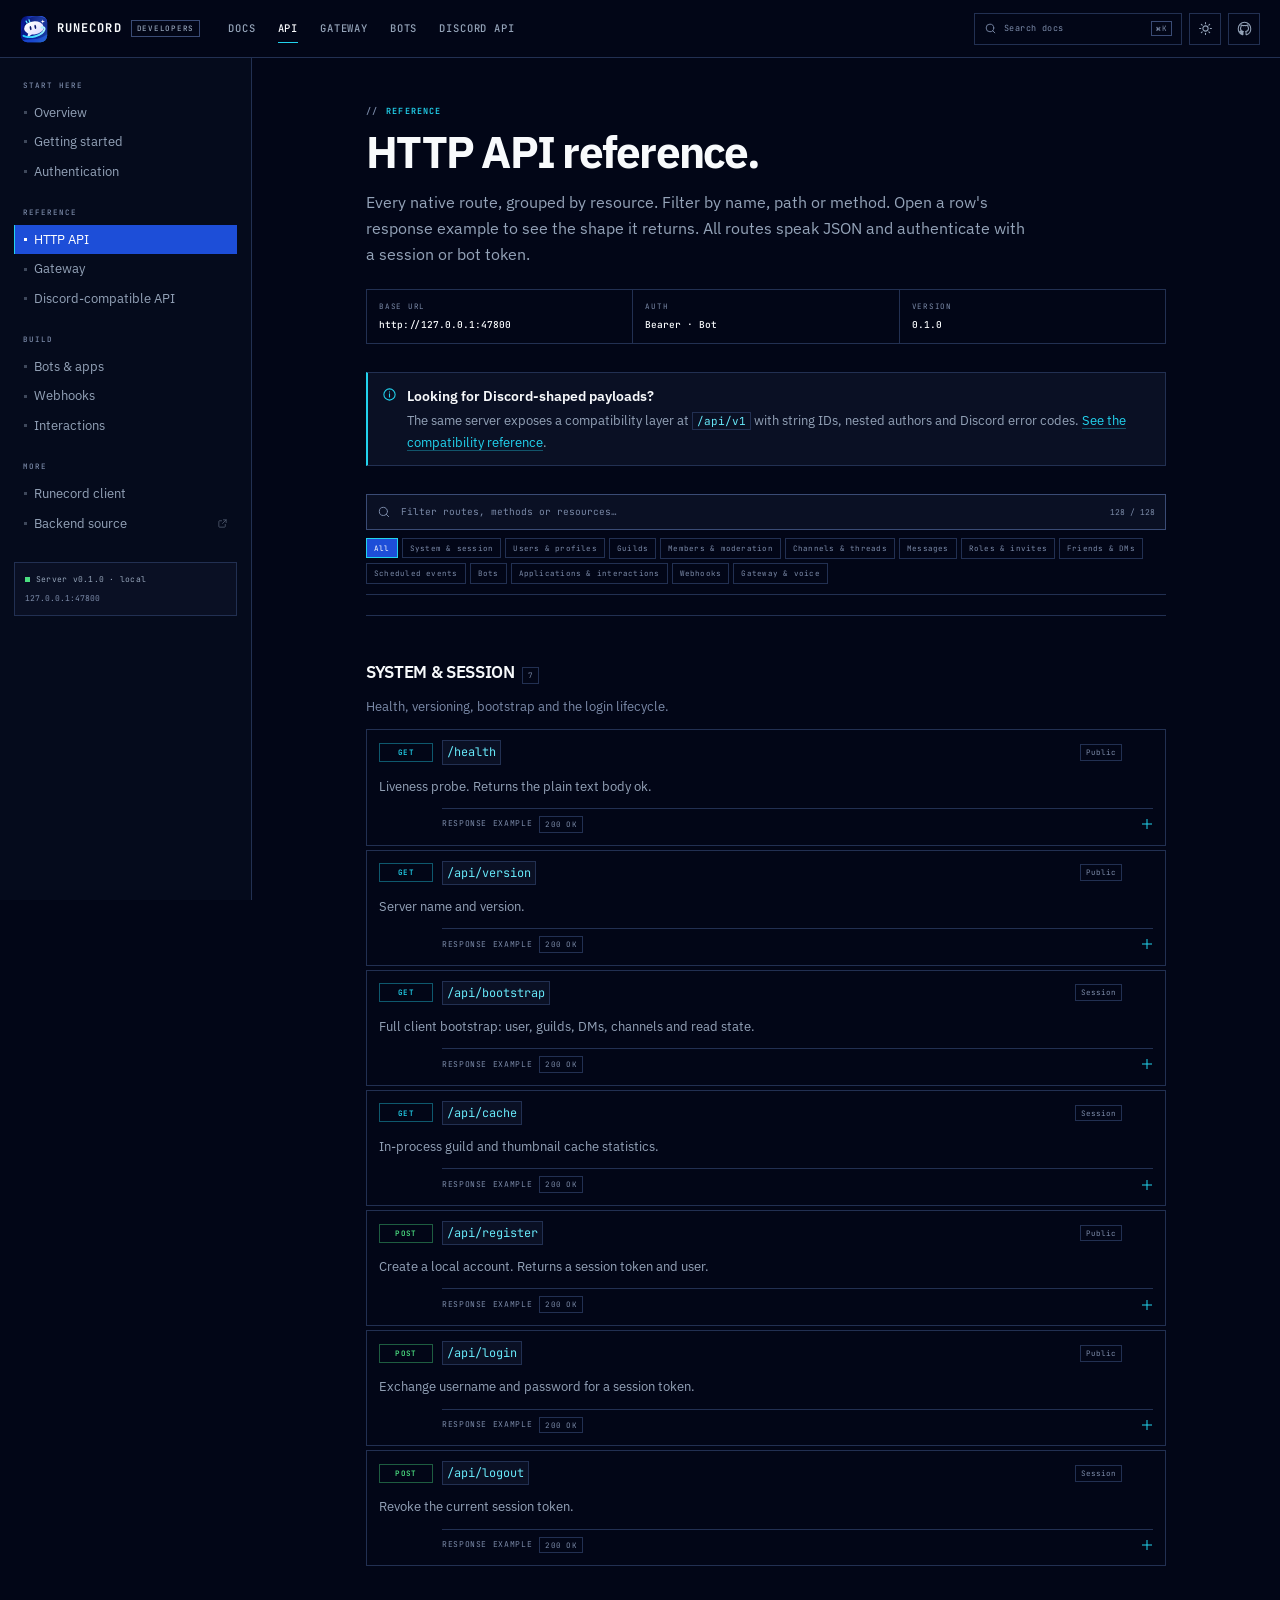
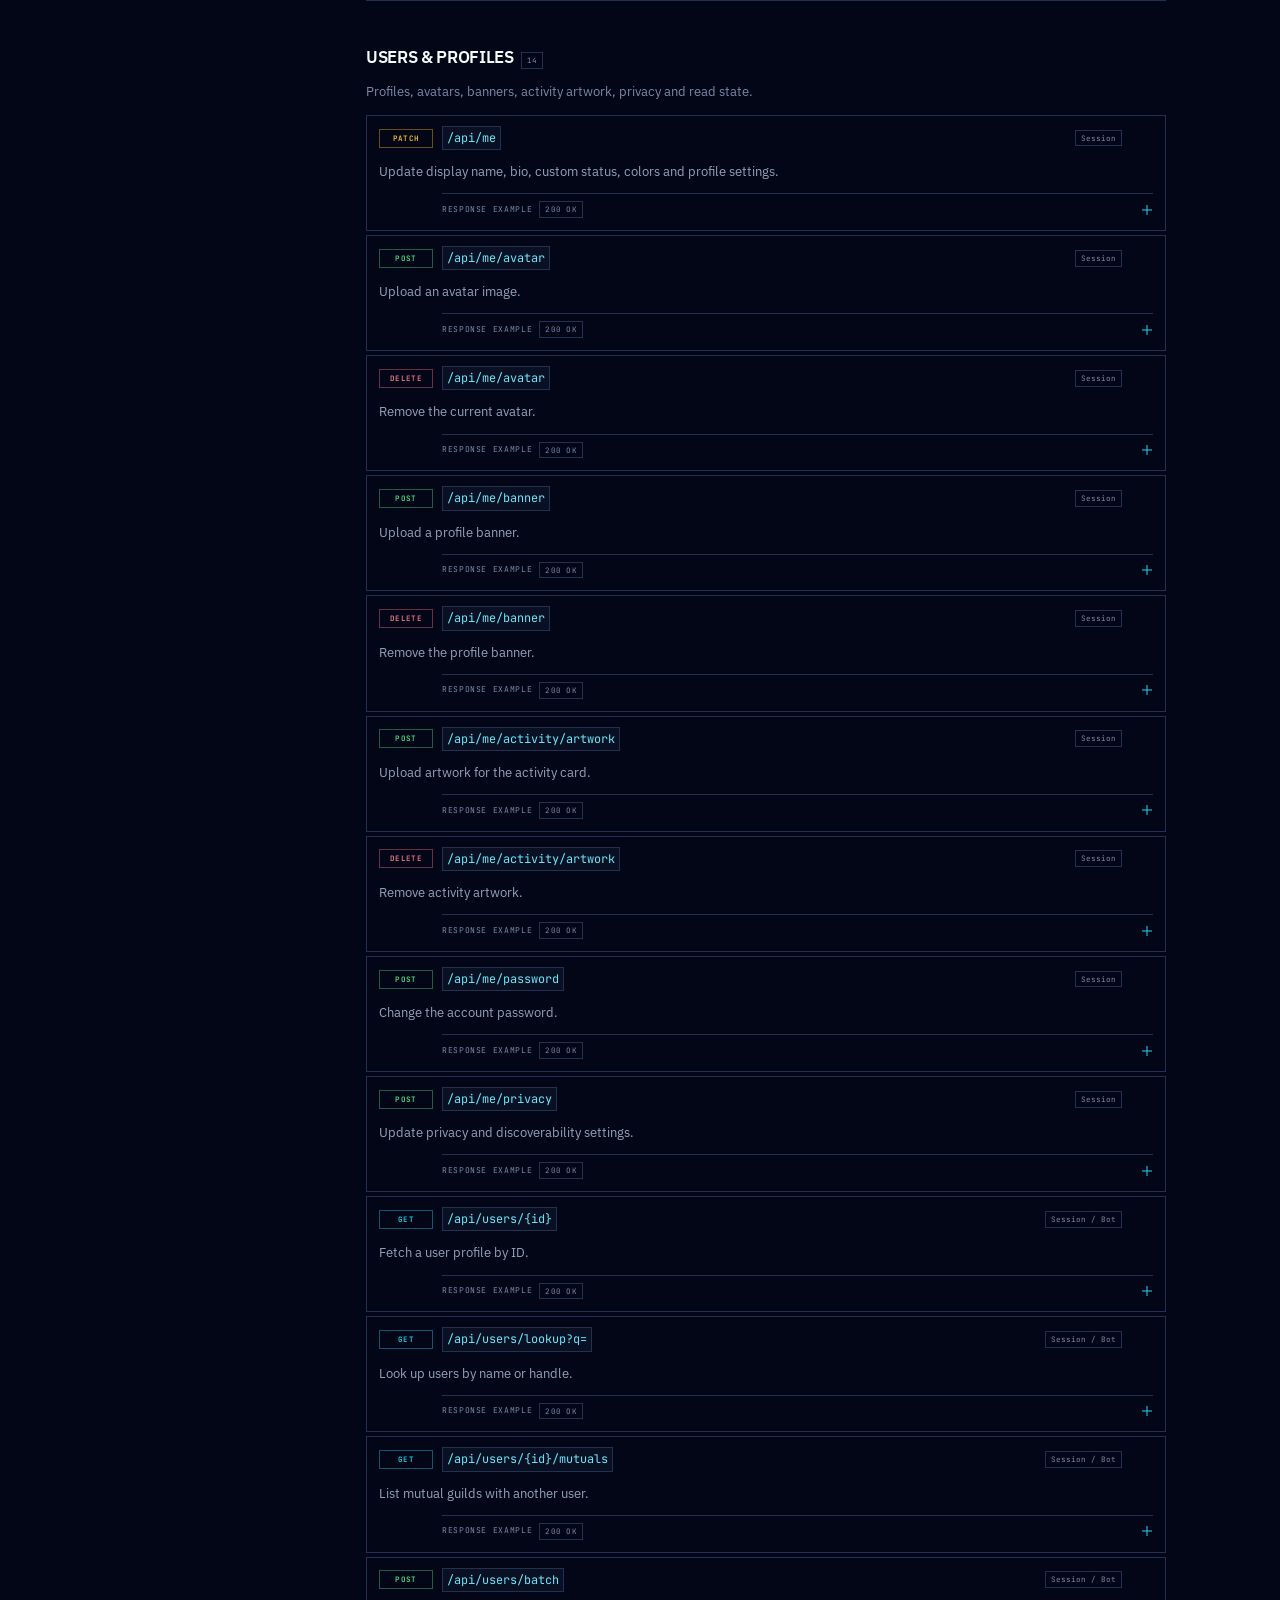
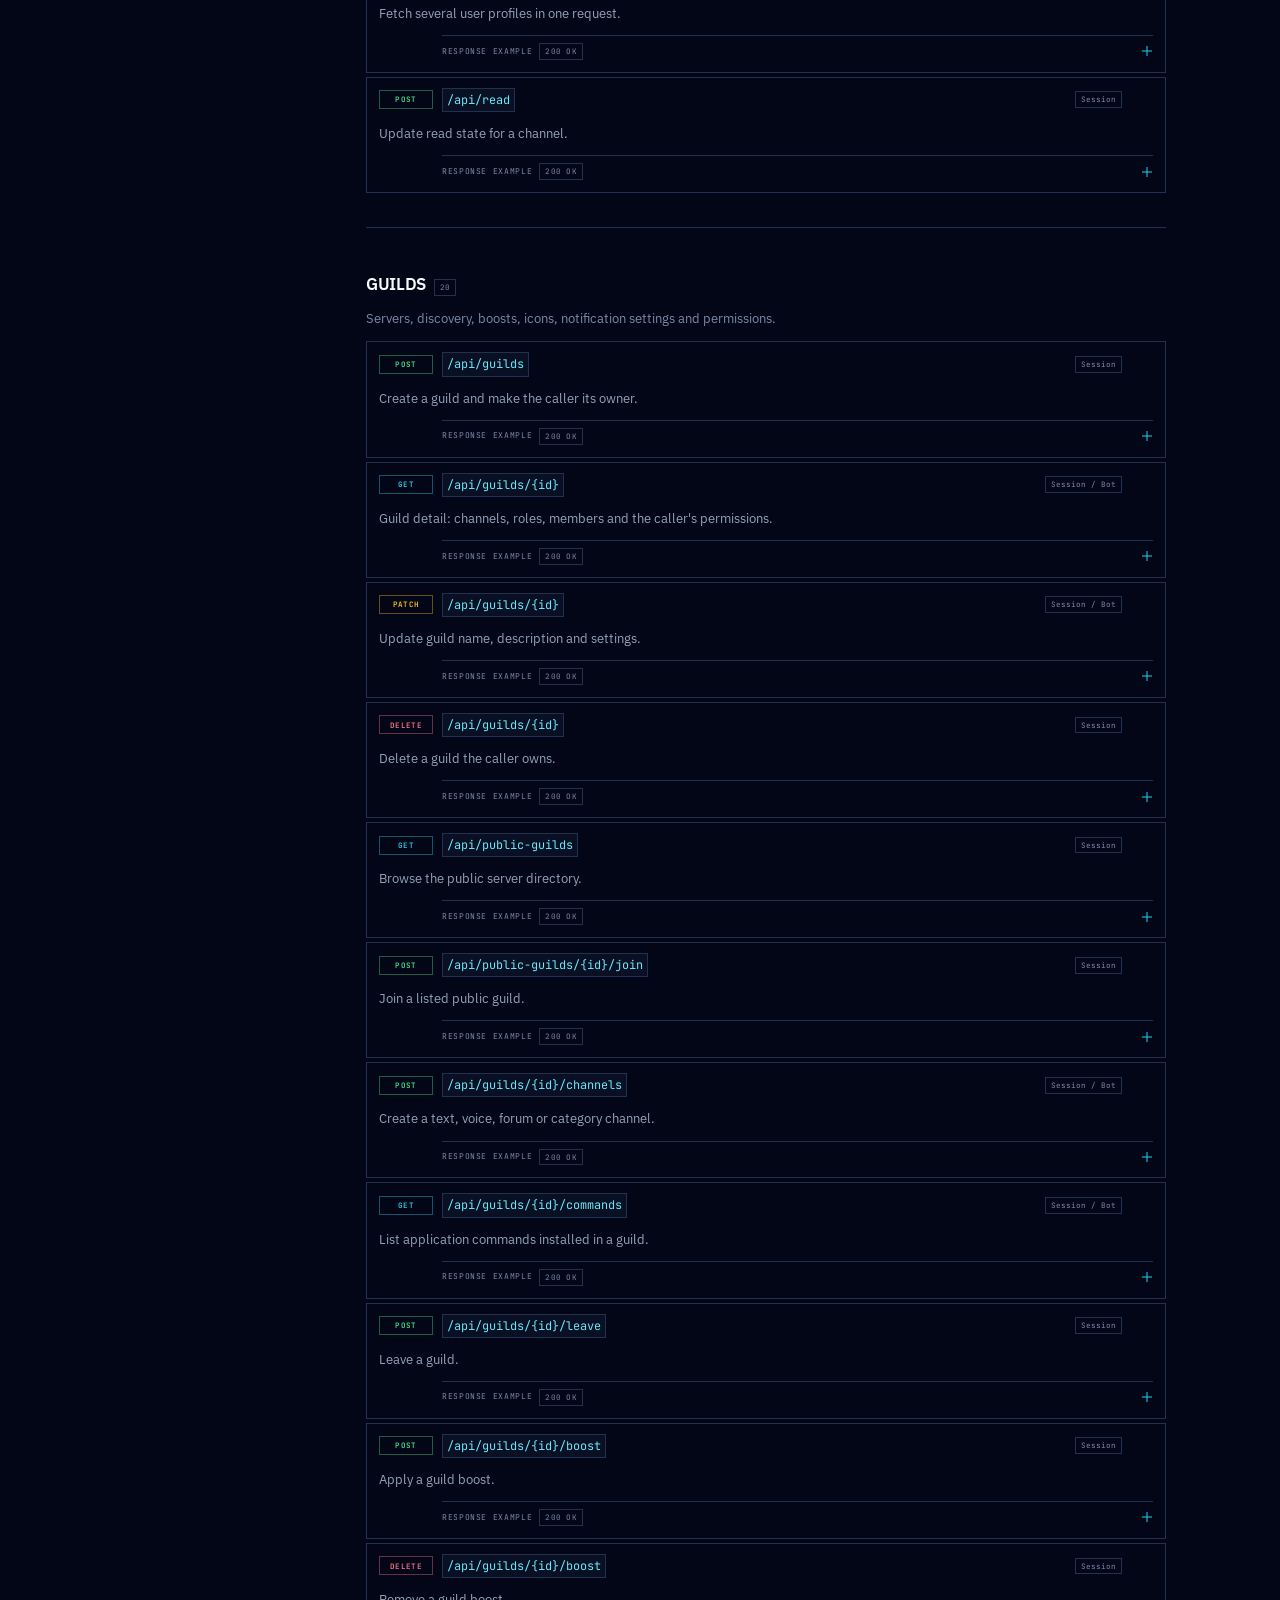
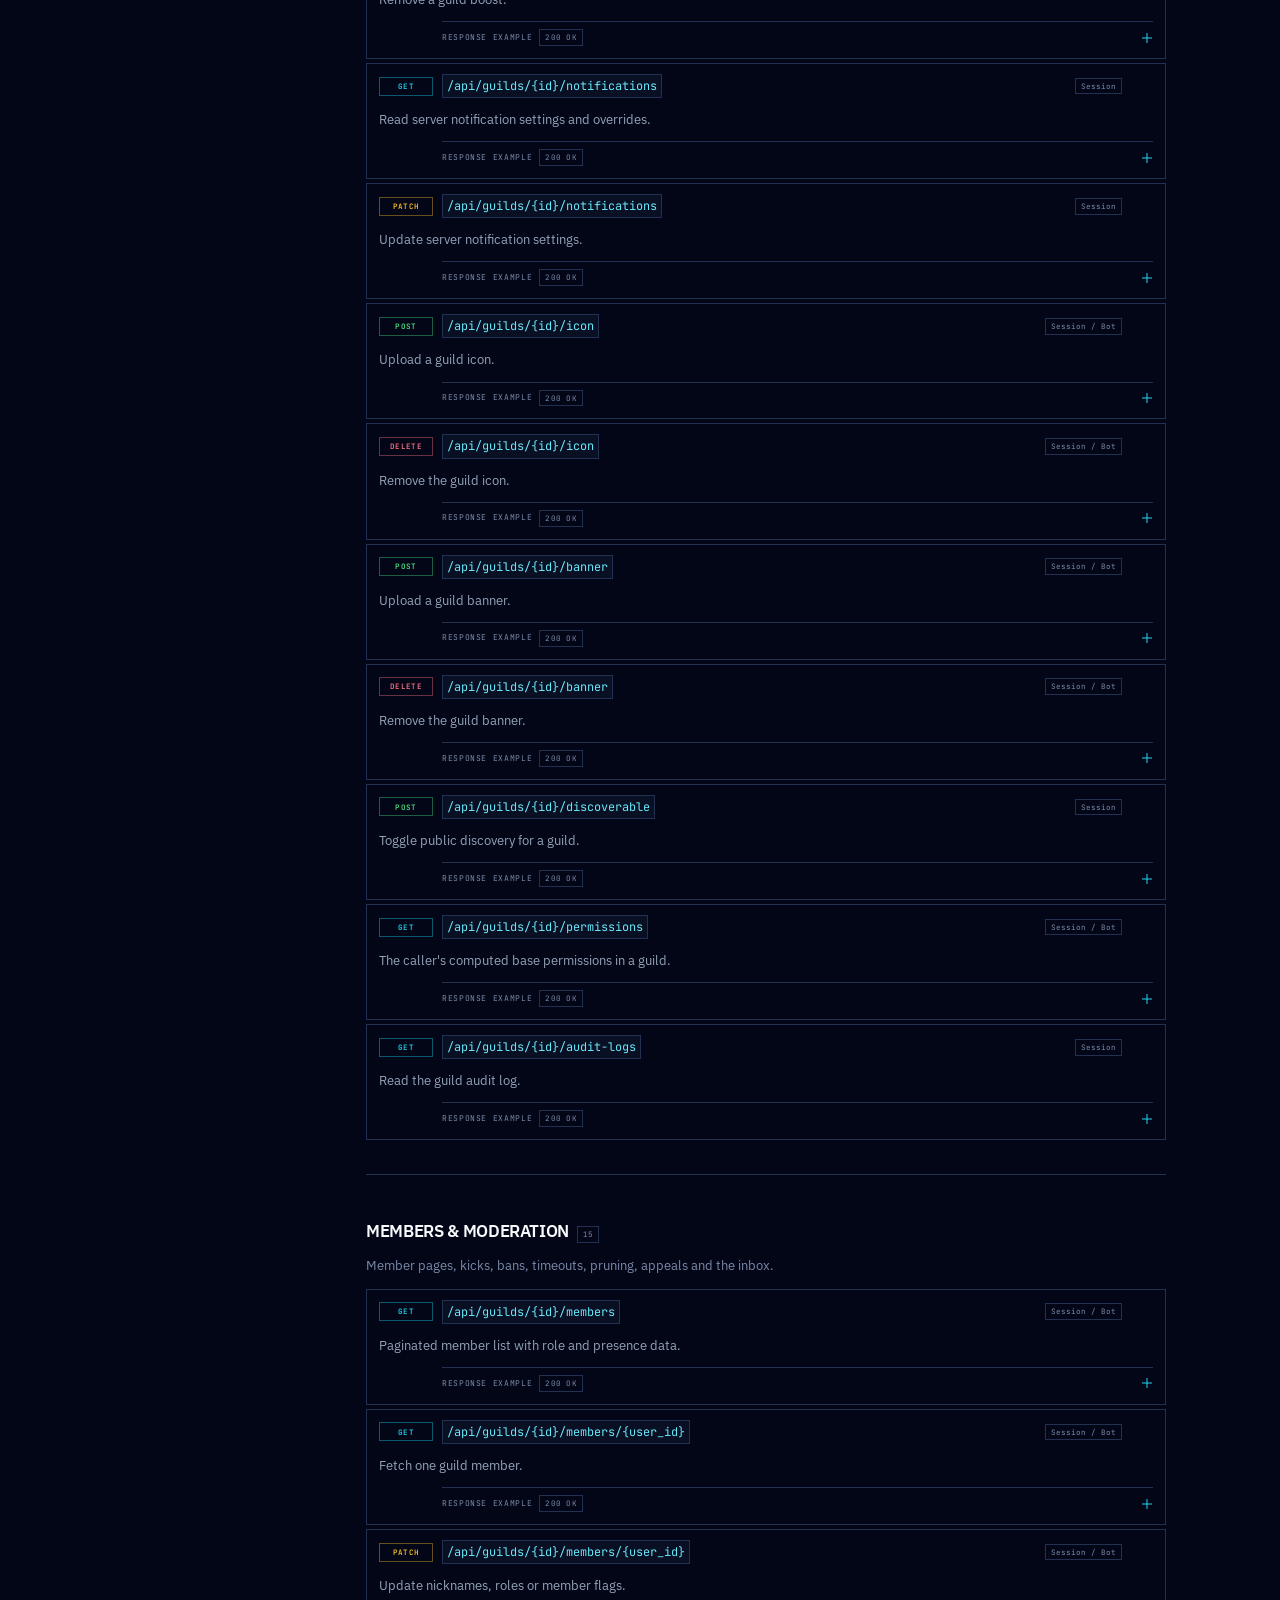
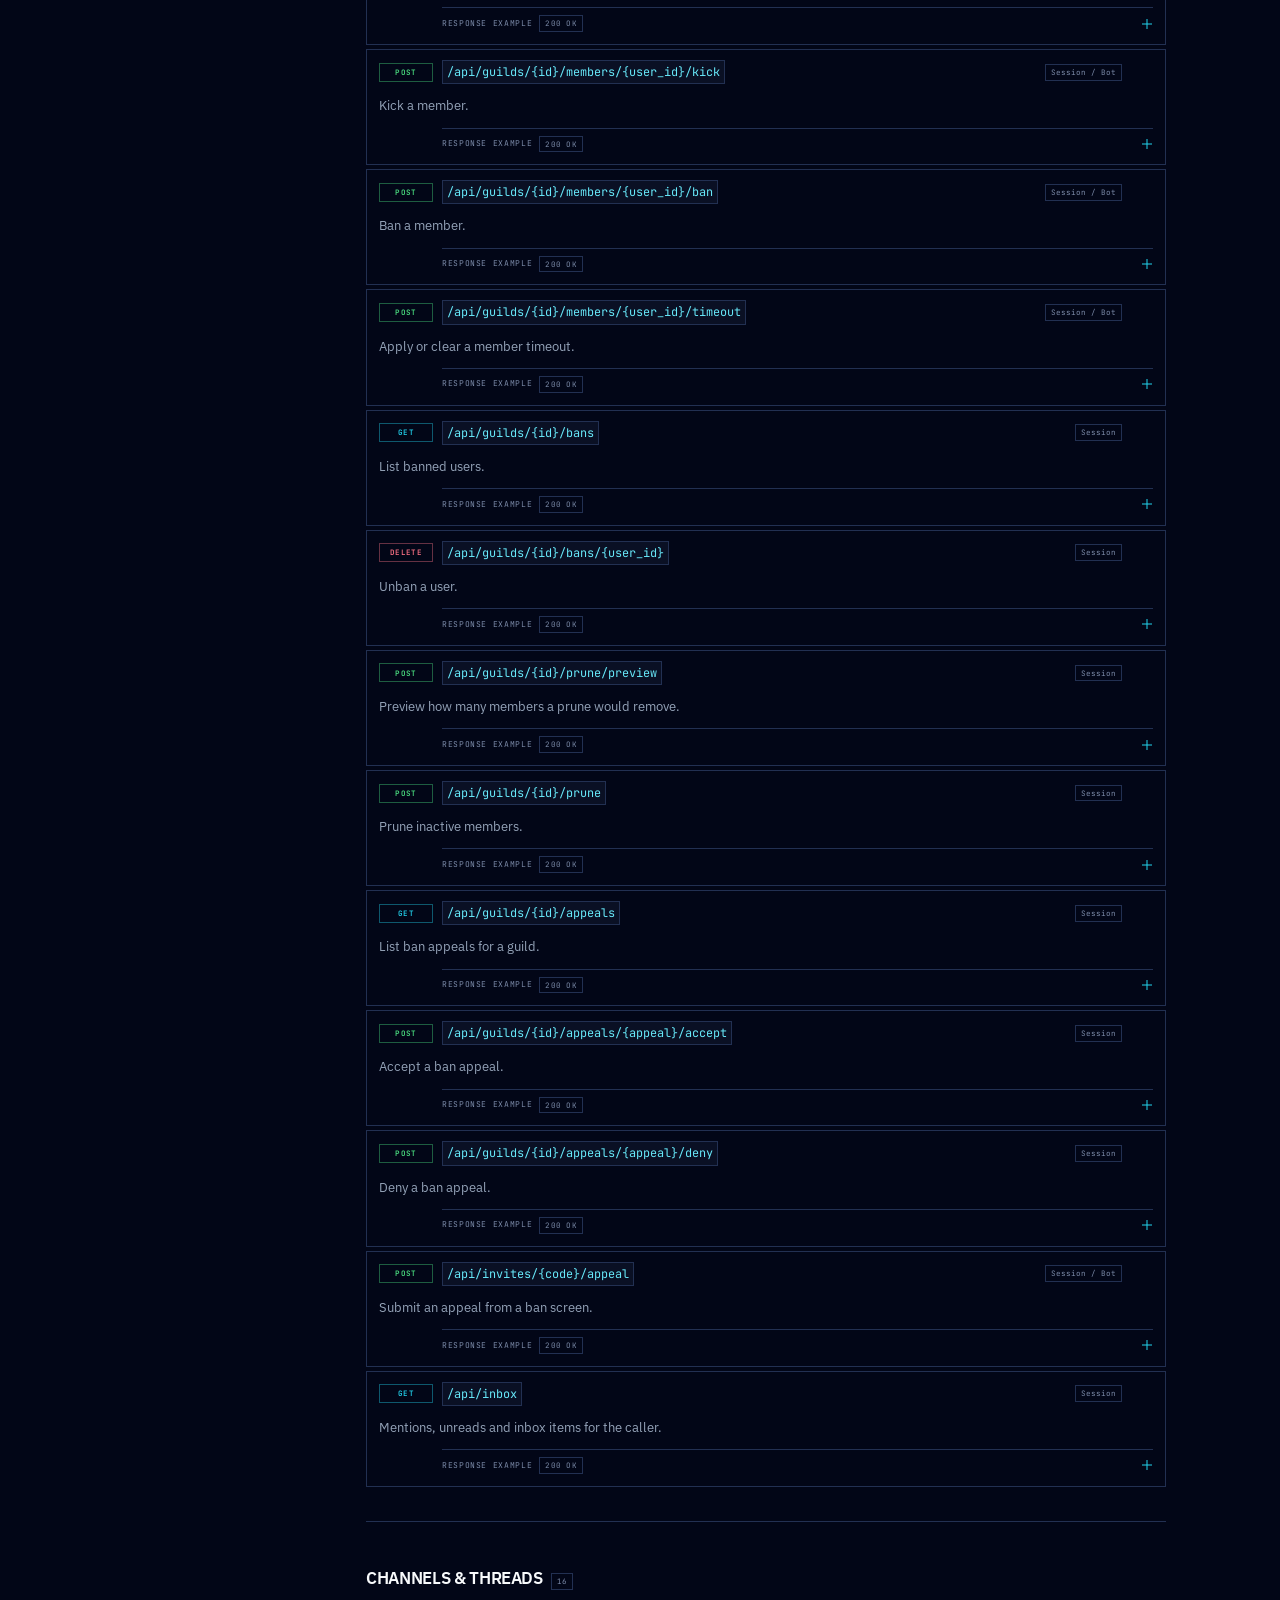
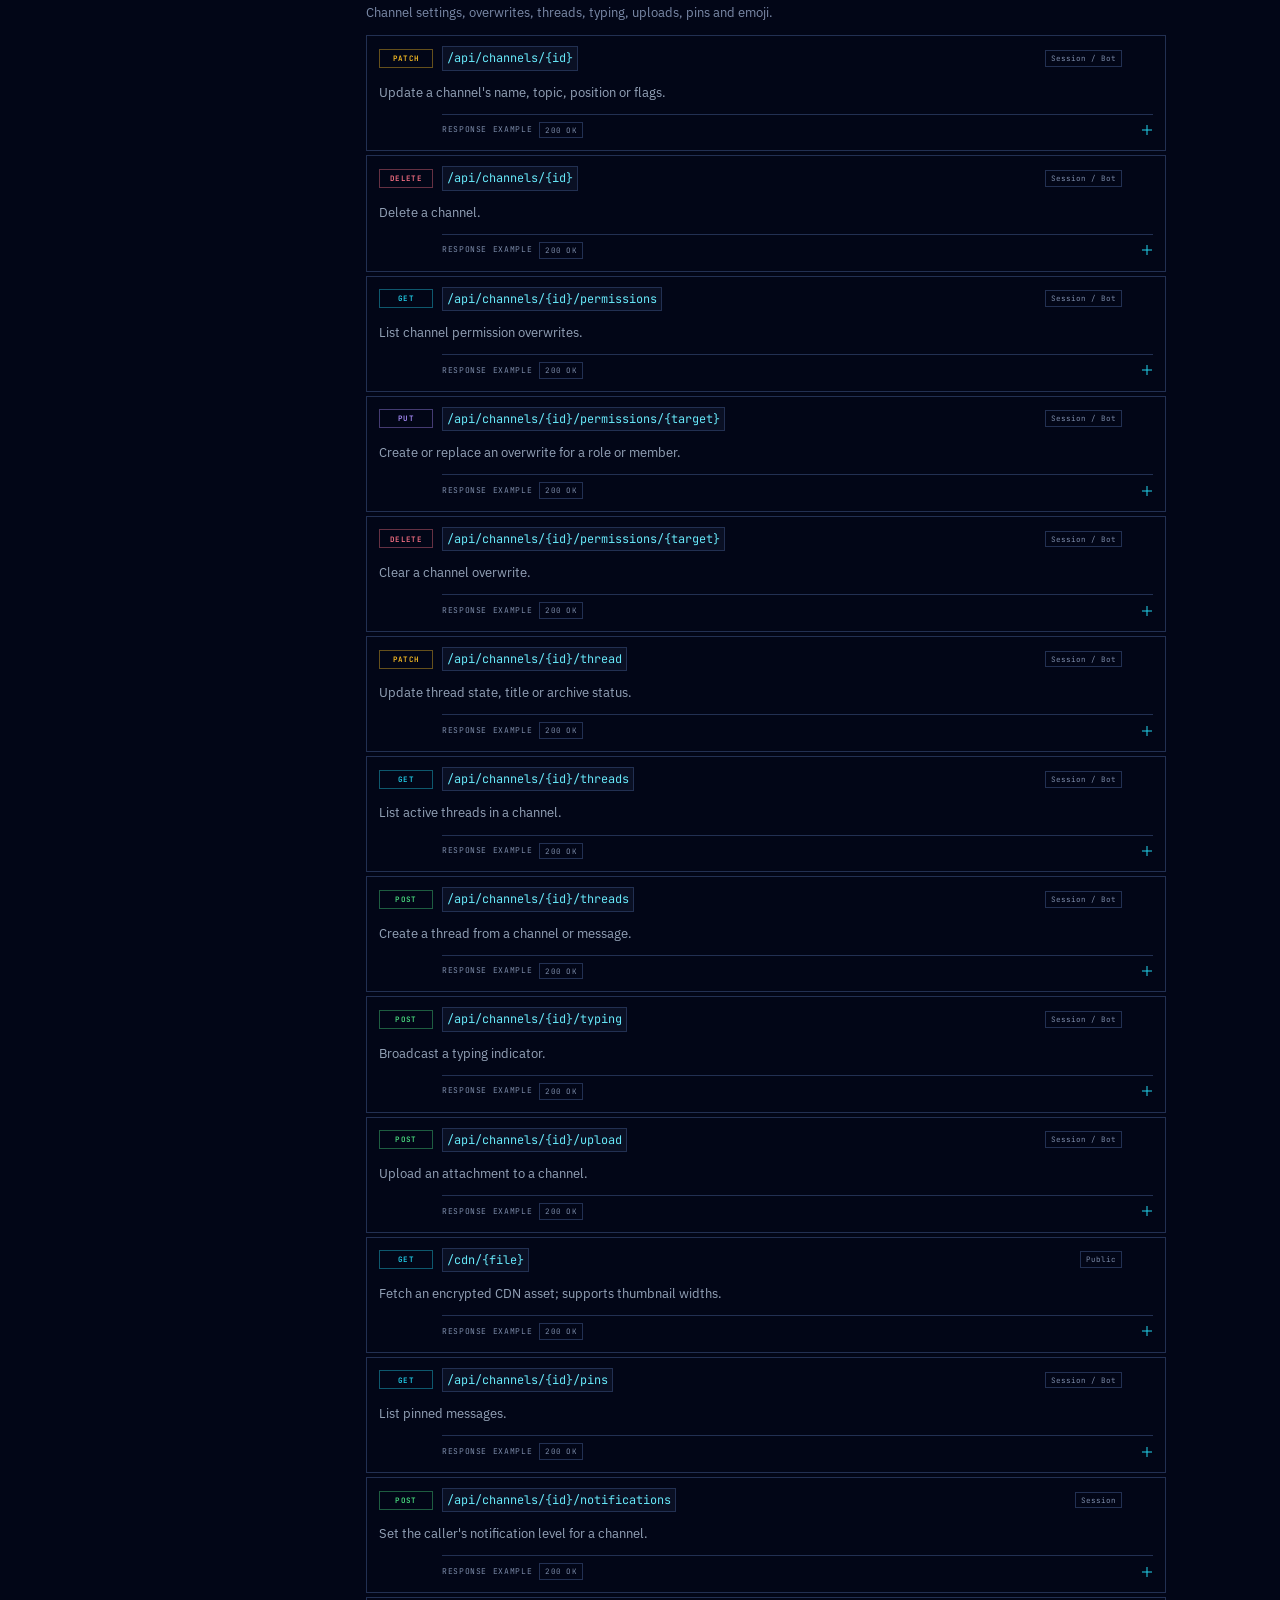
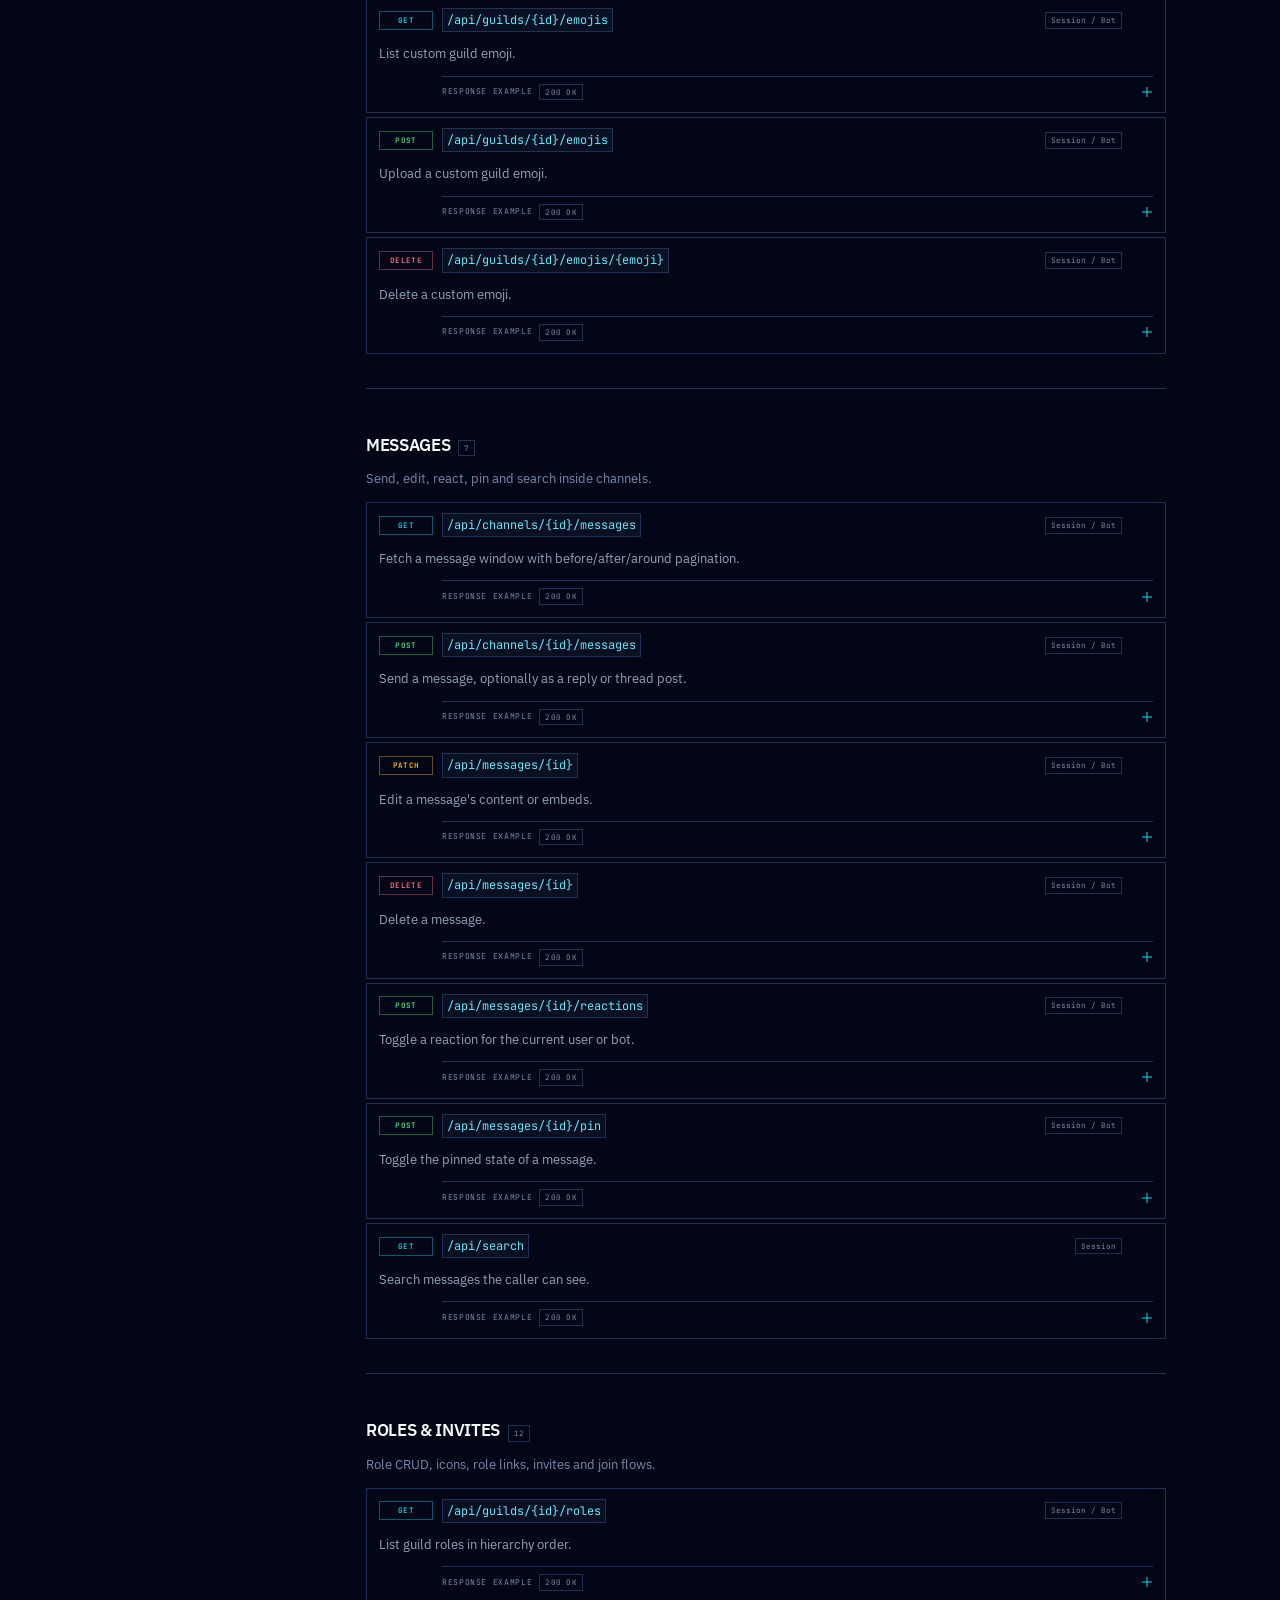
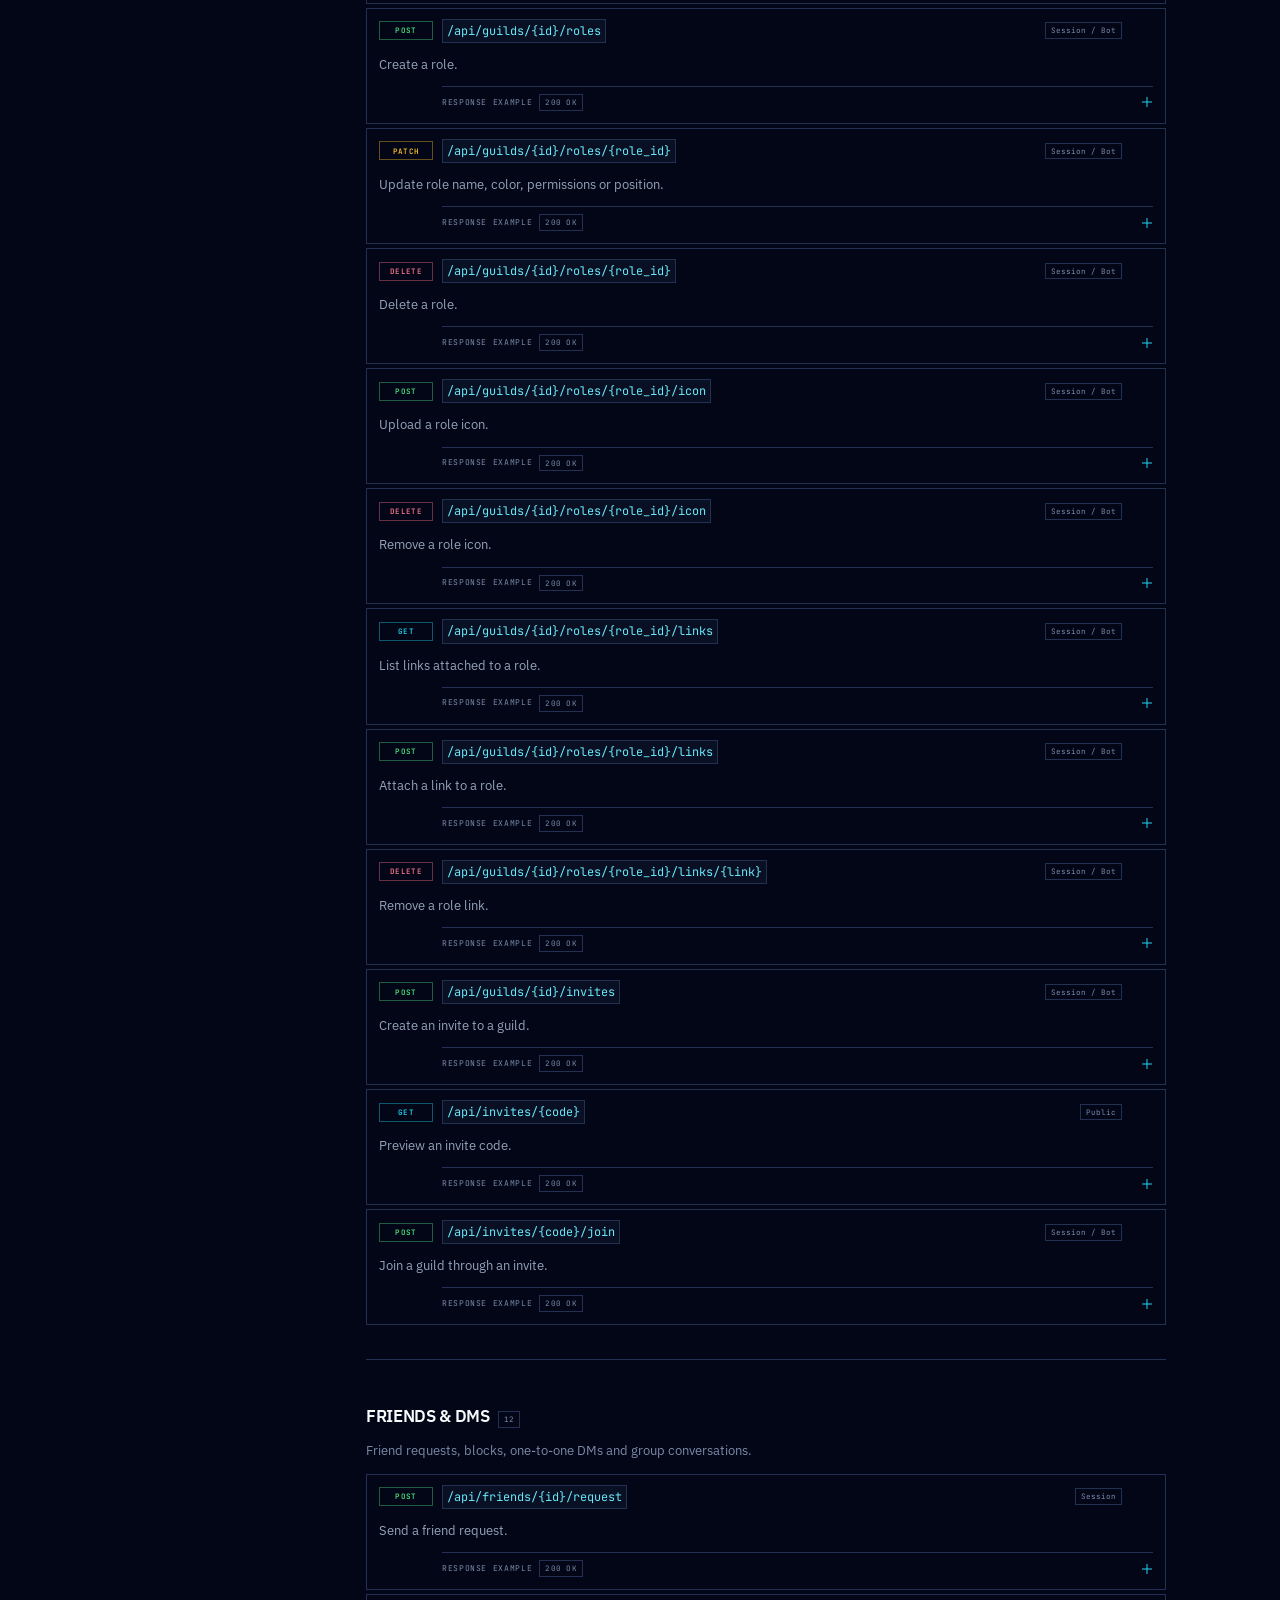
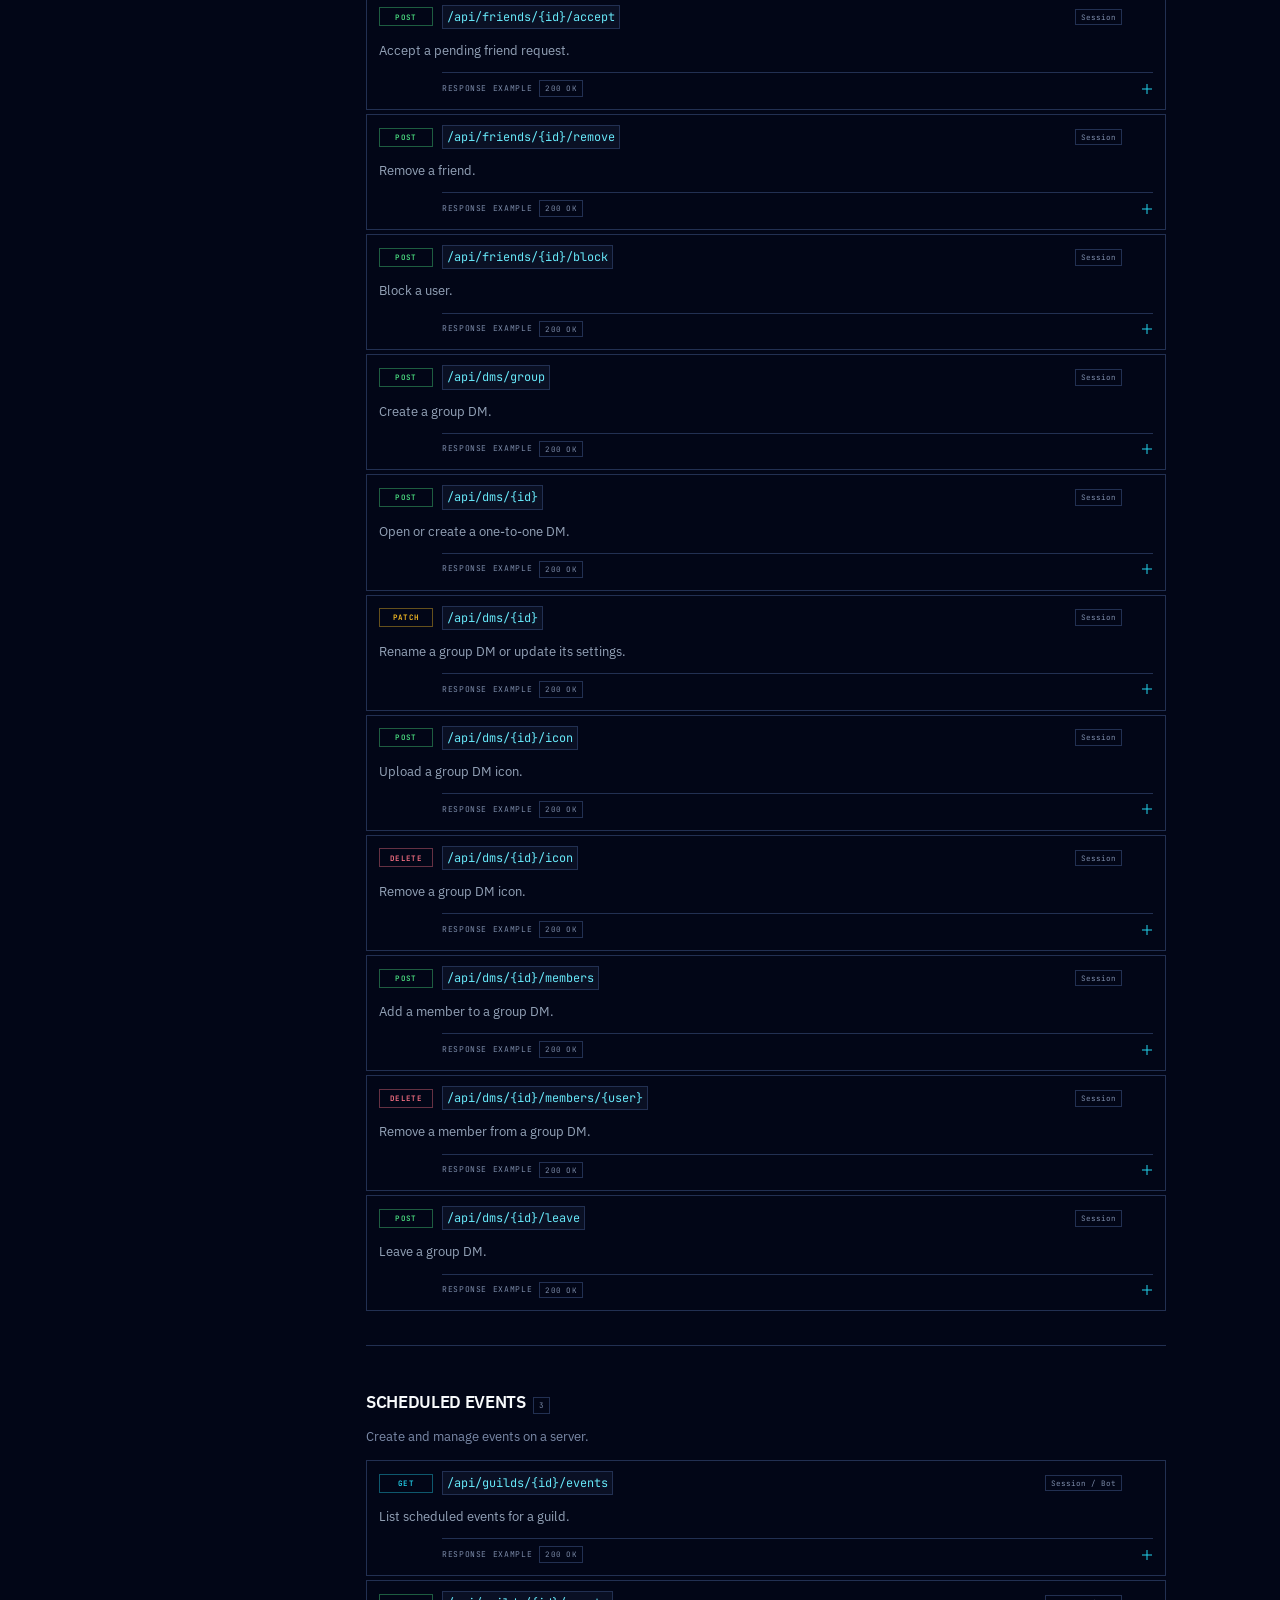
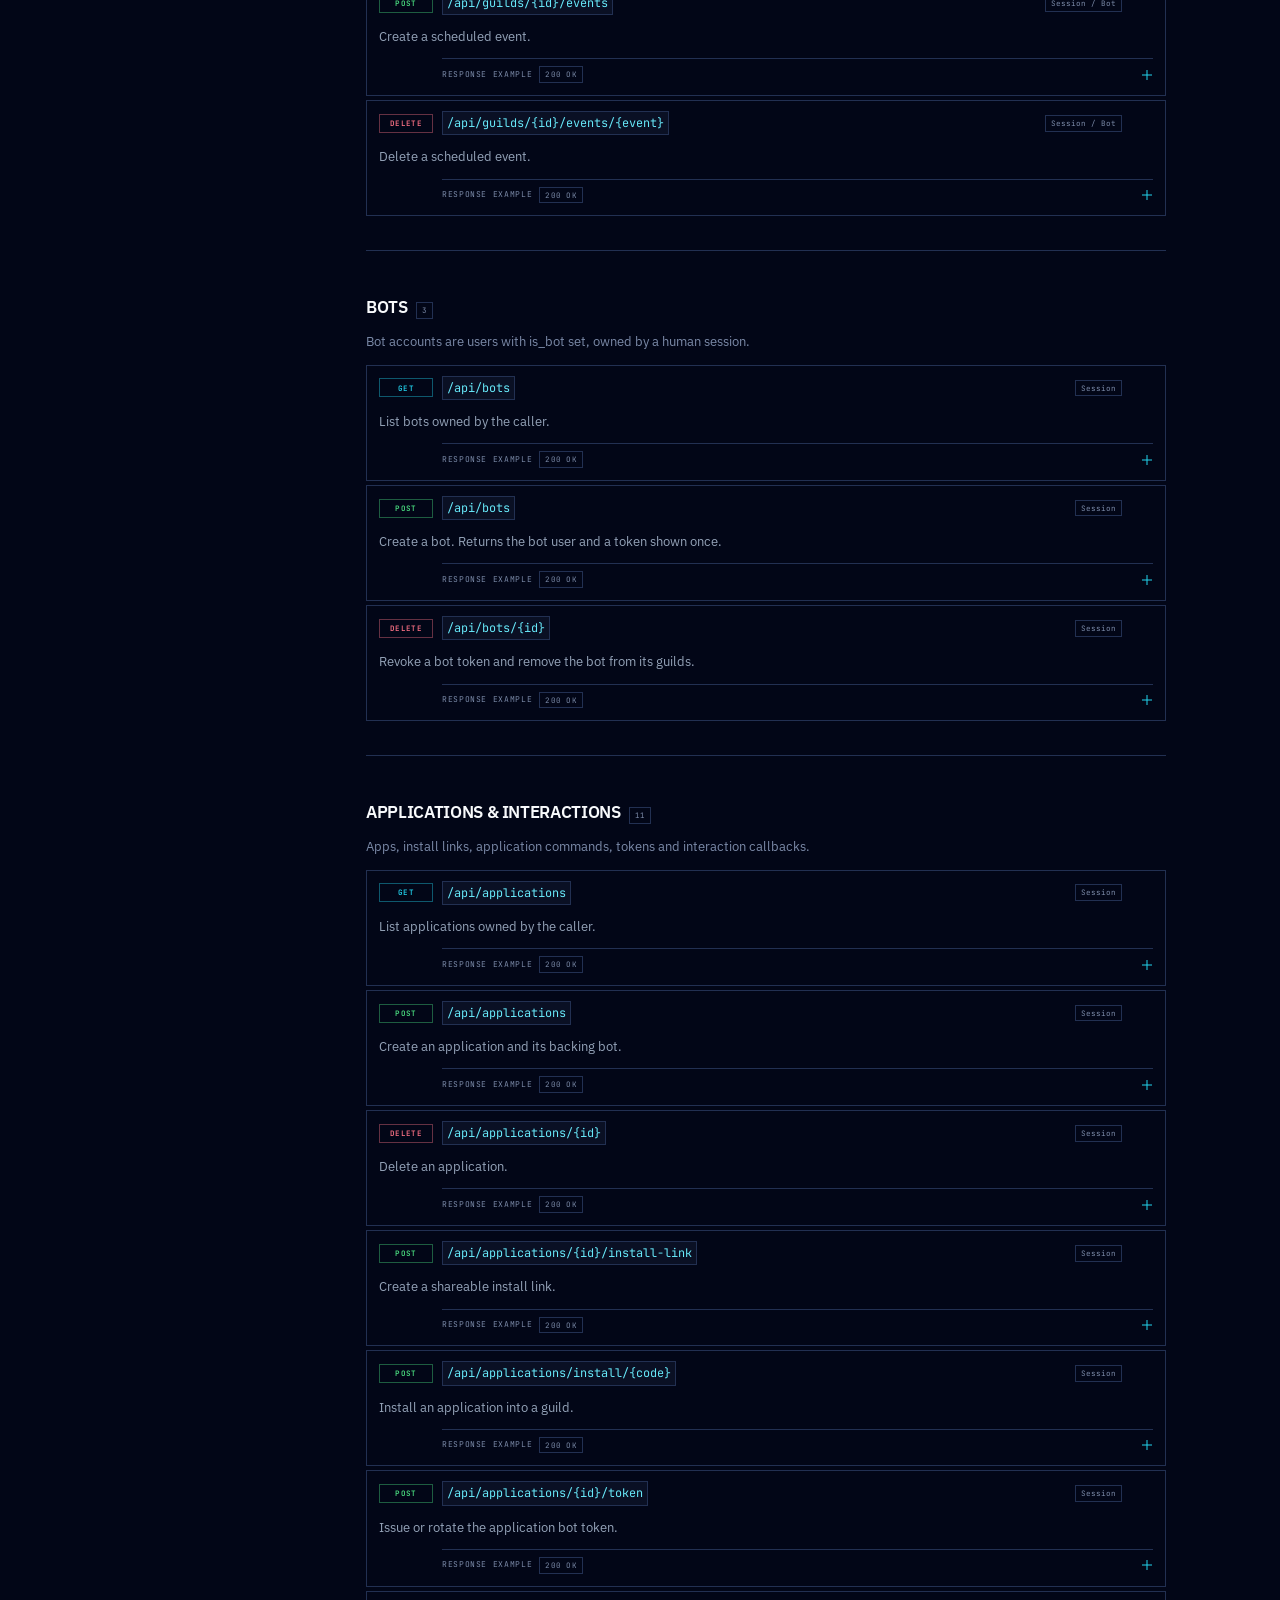
==== commit 7a50b2b0: "Add expandable response examples to API reference" ====
--- a/docs/api-reference.html
+++ b/docs/api-reference.html
@@ -100,7 +100,7 @@
         <article class="doc-content">
           <p class="doc-eyebrow">Reference</p>
           <h1>HTTP API reference.</h1>
-          <p class="doc-lede">Every native route, grouped by resource. Filter by name, path or method. All routes speak JSON and authenticate with a session or bot token.</p>
+          <p class="doc-lede">Every native route, grouped by resource. Filter by name, path or method. Open a row's response example to see the shape it returns. All routes speak JSON and authenticate with a session or bot token.</p>
 
           <div class="api-meta">
             <div><span>Base URL</span><strong>http://127.0.0.1:47800</strong></div>
--- a/docs/assets/css/style.css
+++ b/docs/assets/css/style.css
@@ -1893,6 +1893,106 @@
   line-height: 1.5;
 }
 
+.ep-response {
+  margin: 7px 0 0 63px;
+  border-top: 1px solid var(--line);
+}
+
+.ep-response summary {
+  display: flex;
+  align-items: center;
+  gap: 7px;
+  padding: 7px 0 2px;
+  color: var(--faint);
+  font-family: var(--font-mono);
+  font-size: 8px;
+  letter-spacing: 0.08em;
+  cursor: pointer;
+  list-style: none;
+  transition: color 0.16s ease;
+}
+
+.ep-response summary::-webkit-details-marker {
+  display: none;
+}
+
+.ep-response summary:hover {
+  color: var(--text);
+}
+
+.ep-response[open] .ep-response-label {
+  color: var(--cyan);
+}
+
+.ep-status {
+  padding: 1px 5px;
+  border: 1px solid var(--line);
+  color: var(--faint);
+  font-size: 7.5px;
+  letter-spacing: 0.04em;
+  white-space: nowrap;
+  transition: color 0.16s ease, border-color 0.16s ease;
+}
+
+.ep-response[open] .ep-status {
+  border-color: rgba(74, 222, 128, 0.35);
+  color: var(--green);
+}
+
+.ep-plus {
+  position: relative;
+  width: 12px;
+  height: 12px;
+  margin-left: auto;
+  color: var(--cyan);
+}
+
+.ep-plus::before,
+.ep-plus::after {
+  content: "";
+  position: absolute;
+  top: 50%;
+  left: 50%;
+  width: 10px;
+  height: 1px;
+  background: currentColor;
+  transform: translate(-50%, -50%);
+  transition: transform 0.16s ease;
+}
+
+.ep-plus::after {
+  transform: translate(-50%, -50%) rotate(90deg);
+}
+
+.ep-response[open] .ep-plus::after {
+  transform: translate(-50%, -50%) rotate(0deg);
+}
+
+.ep-response-body {
+  padding: 4px 0 5px;
+}
+
+.ep-response-note {
+  margin: 0 0 6px;
+  color: var(--faint);
+  font-family: var(--font-mono);
+  font-size: 8px;
+  line-height: 1.55;
+}
+
+.ep-response .code {
+  margin: 0;
+  border-color: var(--line);
+}
+
+.ep-response pre {
+  max-height: 320px;
+  padding: 12px 13px;
+  overflow: auto;
+  font-size: 9.5px;
+  line-height: 1.65;
+}
+
 .api-empty {
   padding: 32px 16px;
   border: 1px dashed var(--line-strong);
@@ -2375,6 +2475,10 @@
     margin-left: 0;
   }
 
+  .ep-response {
+    margin-left: 0;
+  }
+
   .doc-grid {
     padding: 24px 16px 52px;
   }
